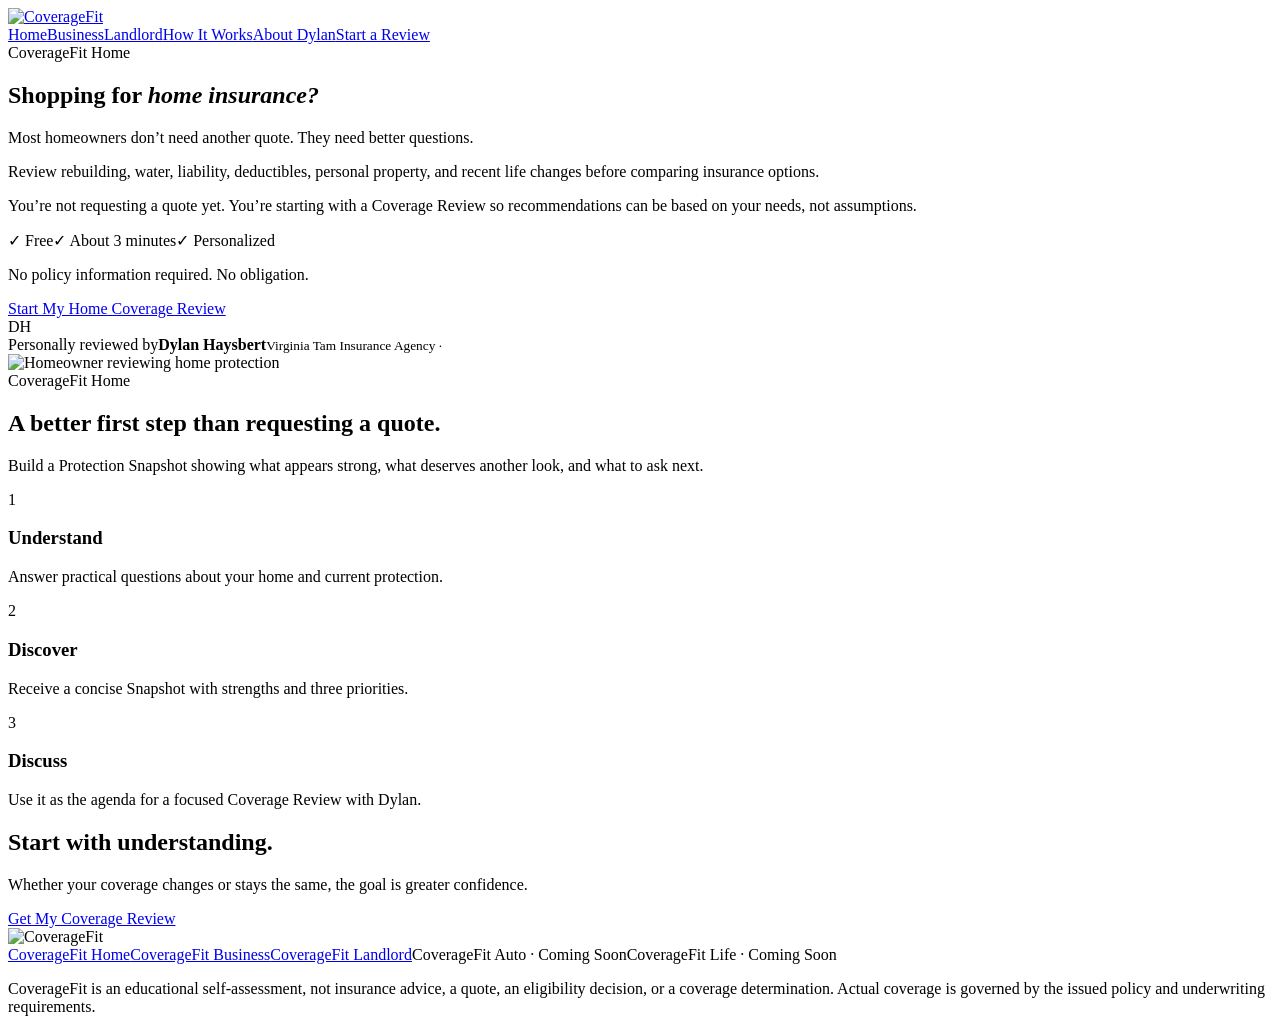
==== home/index.html @ d22849ff "Add files via upload" ====
<!DOCTYPE html><html lang="en"><head><meta charset="UTF-8"><meta name="viewport" content="width=device-width,initial-scale=1">
  <link rel="manifest" href="/site.webmanifest">
  <meta name="theme-color" content="#0b2f57"><title>CoverageFit Home | Homeowners Coverage Review</title><meta name="description" content="A personalized homeowners Coverage Review for California homeowners."><link rel="icon" href="/assets/images/coveragefit-mark.svg"><link rel="stylesheet" href="/assets/css/coveragefit.css"><link rel="stylesheet" href="/assets/css/pages.css"><link rel="stylesheet" href="/assets/css/pilot.css"></head><body><header class="pilot-header"><div class="wrap pilot-nav"><a class="pilot-logo" href="/"><img src="/assets/images/coveragefit-logo-board.png" alt="CoverageFit"></a><nav class="pilot-links"><a href="/home/">Home</a><a href="/business/">Business</a><a href="/landlord/">Landlord</a><a href="/how-it-works/">How It Works</a><a href="/about/">About Dylan</a><a class="btn primary" href="/home/">Start a Review</a></nav></div></header><main><section class="pilot-hero"><div class="wrap pilot-hero-grid"><div><span class="eyebrow-chip">CoverageFit Home</span><h1>Shopping for <em>home insurance?</em></h1><p class="conversion-quote">Most homeowners don’t need another quote. They need better questions.</p><p>Review rebuilding, water, liability, deductibles, personal property, and recent life changes before comparing insurance options.</p><p class="platform-note compact">You’re not requesting a quote yet. You’re starting with a Coverage Review so recommendations can be based on your needs, not assumptions.</p><div class="pilot-proof conversion-proof"><span>✓ Free</span><span>✓ About 3 minutes</span><span>✓ Personalized</span></div><p class="risk-remover">No policy information required. No obligation.</p><div class="hero-actions"><a class="btn primary" href="/assessment/">Start My Home Coverage Review</a></div><div class="presented-strip"><div class="avatar" data-producer-initials>DH</div><div><span>Personally reviewed by</span><strong data-producer-name>Dylan Haysbert</strong><small>Virginia Tam Insurance Agency · <span data-producer-license></span></small></div></div></div><div class="pilot-art"><img src="/assets/images/home-hero.webp" alt="Homeowner reviewing home protection"></div></div></section><section class="pilot-section"><div class="wrap"><div class="pilot-center"><span class="eyebrow">CoverageFit Home</span><h2>A better first step than requesting a quote.</h2><p>Build a Protection Snapshot showing what appears strong, what deserves another look, and what to ask next.</p></div><div class="pilot-three"><article class="pilot-card"><div class="num">1</div><h3>Understand</h3><p>Answer practical questions about your home and current protection.</p></article><article class="pilot-card"><div class="num">2</div><h3>Discover</h3><p>Receive a concise Snapshot with strengths and three priorities.</p></article><article class="pilot-card"><div class="num">3</div><h3>Discuss</h3><p>Use it as the agenda for a focused Coverage Review with Dylan.</p></article></div></div></section><section class="pilot-final"><div class="wrap pilot-final-grid"><div><h2>Start with understanding.</h2><p>Whether your coverage changes or stays the same, the goal is greater confidence.</p></div><a class="btn primary" href="/assessment/">Get My Coverage Review</a></div></section></main><footer class="pilot-footer"><div class="wrap pilot-footer-inner"><img src="/assets/images/coveragefit-logo-dark-board.jpg" alt="CoverageFit"><div><nav class="footer-journeys"><a href="/home/">CoverageFit Home</a><a href="/business/">CoverageFit Business</a><a href="/landlord/">CoverageFit Landlord</a><span>CoverageFit Auto · Coming Soon</span><span>CoverageFit Life · Coming Soon</span></nav><p>CoverageFit is an educational self-assessment, not insurance advice, a quote, an eligibility decision, or a coverage determination. Actual coverage is governed by the issued policy and underwriting requirements.</p></div></div></footer><script src="/assets/js/property-intelligence.js"></script><script src="/assets/js/prefill-intake.js"></script><script src="/assets/js/attribution.js"></script><script src="/assets/js/producer-config.js"></script><script src="/assets/js/producer-branding.js"></script></body></html>
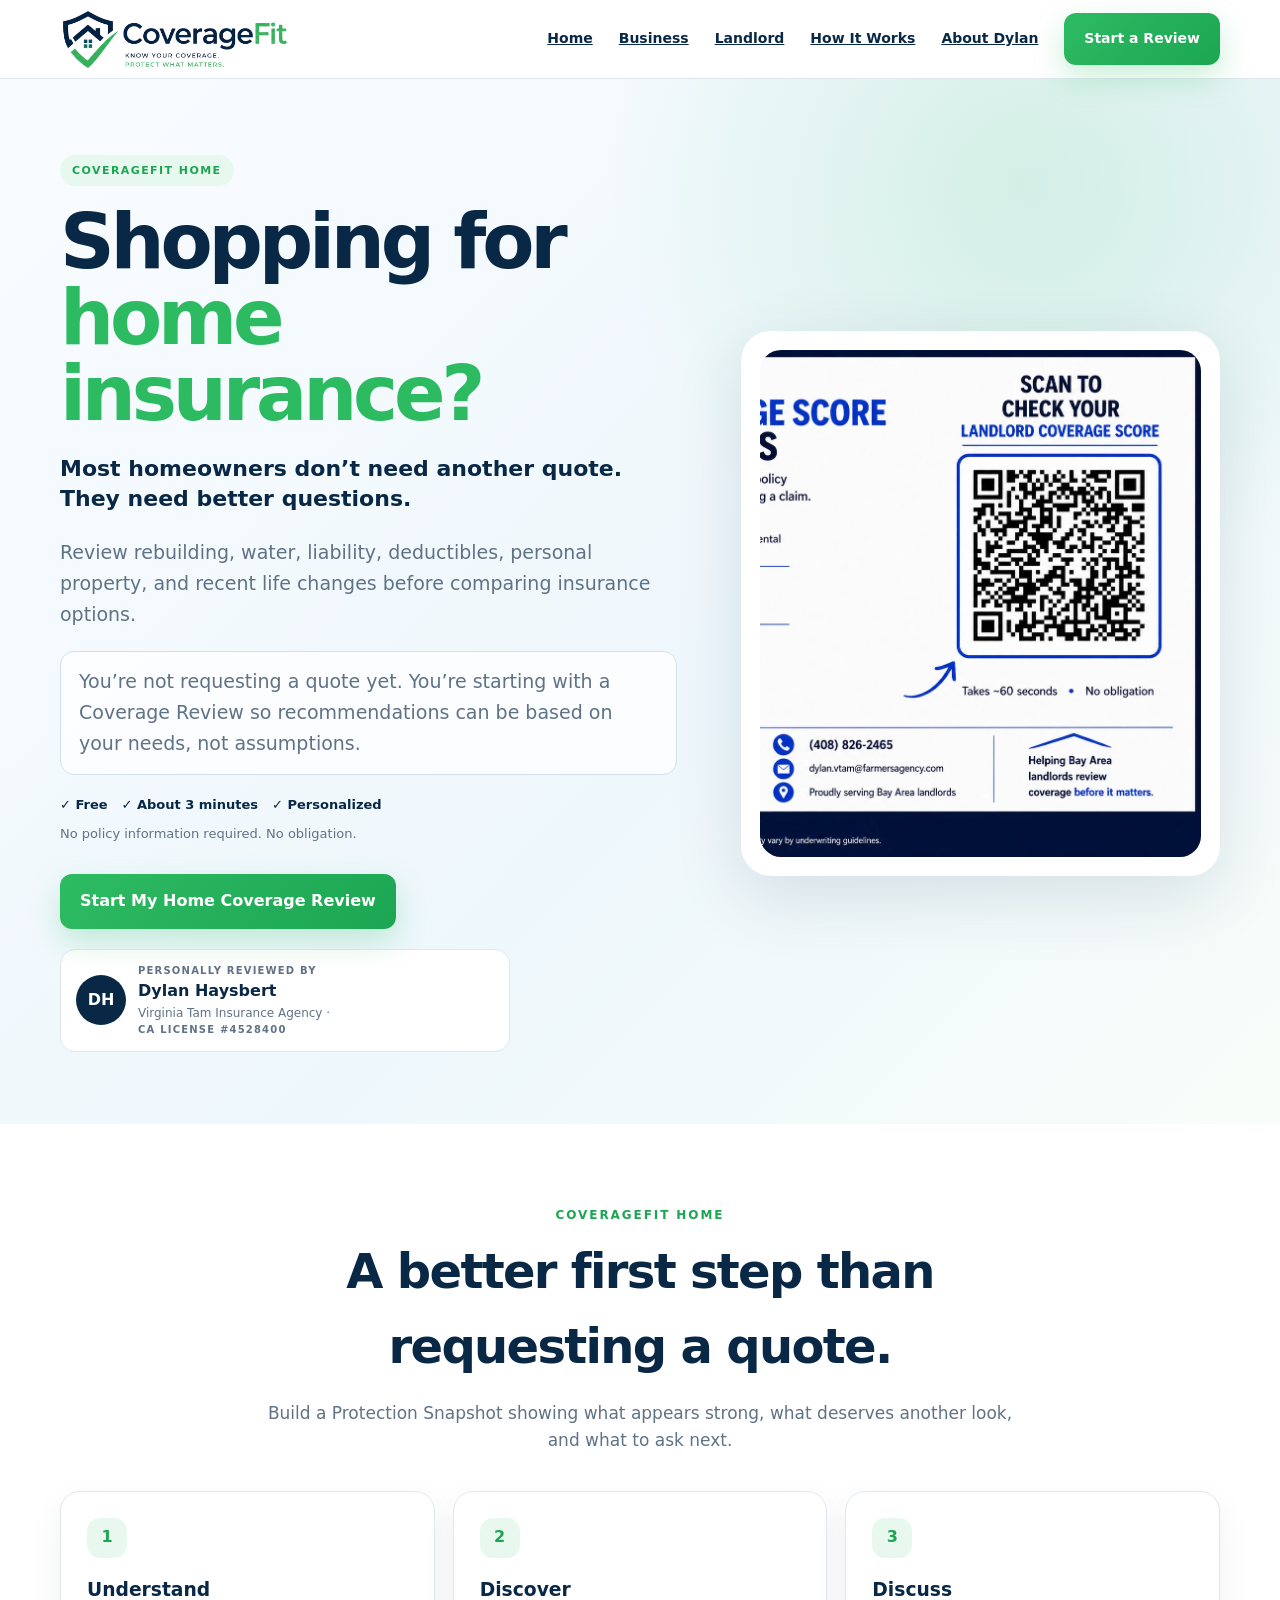
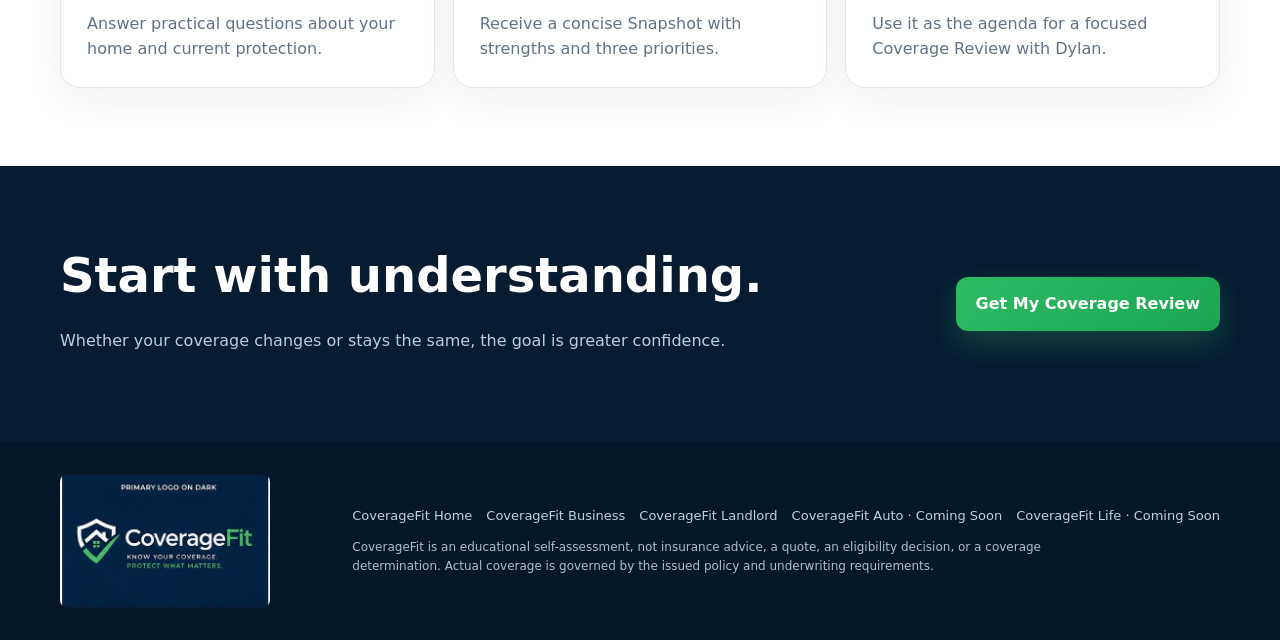
==== commit ee70a160: "Update index.html" ====
--- a/home/index.html
+++ b/home/index.html
@@ -1,3 +1,3 @@
 <!DOCTYPE html><html lang="en"><head><meta charset="UTF-8"><meta name="viewport" content="width=device-width,initial-scale=1">
   <link rel="manifest" href="/site.webmanifest">
-  <meta name="theme-color" content="#0b2f57"><title>CoverageFit Home | Homeowners Coverage Review</title><meta name="description" content="A personalized homeowners Coverage Review for California homeowners."><link rel="icon" href="/assets/images/coveragefit-mark.svg"><link rel="stylesheet" href="/assets/css/coveragefit.css"><link rel="stylesheet" href="/assets/css/pages.css"><link rel="stylesheet" href="/assets/css/pilot.css"></head><body><header class="pilot-header"><div class="wrap pilot-nav"><a class="pilot-logo" href="/"><img src="/assets/images/coveragefit-logo-board.png" alt="CoverageFit"></a><nav class="pilot-links"><a href="/home/">Home</a><a href="/business/">Business</a><a href="/landlord/">Landlord</a><a href="/how-it-works/">How It Works</a><a href="/about/">About Dylan</a><a class="btn primary" href="/home/">Start a Review</a></nav></div></header><main><section class="pilot-hero"><div class="wrap pilot-hero-grid"><div><span class="eyebrow-chip">CoverageFit Home</span><h1>Shopping for <em>home insurance?</em></h1><p class="conversion-quote">Most homeowners don’t need another quote. They need better questions.</p><p>Review rebuilding, water, liability, deductibles, personal property, and recent life changes before comparing insurance options.</p><p class="platform-note compact">You’re not requesting a quote yet. You’re starting with a Coverage Review so recommendations can be based on your needs, not assumptions.</p><div class="pilot-proof conversion-proof"><span>✓ Free</span><span>✓ About 3 minutes</span><span>✓ Personalized</span></div><p class="risk-remover">No policy information required. No obligation.</p><div class="hero-actions"><a class="btn primary" href="/assessment/">Start My Home Coverage Review</a></div><div class="presented-strip"><div class="avatar" data-producer-initials>DH</div><div><span>Personally reviewed by</span><strong data-producer-name>Dylan Haysbert</strong><small>Virginia Tam Insurance Agency · <span data-producer-license></span></small></div></div></div><div class="pilot-art"><img src="/assets/images/home-hero.webp" alt="Homeowner reviewing home protection"></div></div></section><section class="pilot-section"><div class="wrap"><div class="pilot-center"><span class="eyebrow">CoverageFit Home</span><h2>A better first step than requesting a quote.</h2><p>Build a Protection Snapshot showing what appears strong, what deserves another look, and what to ask next.</p></div><div class="pilot-three"><article class="pilot-card"><div class="num">1</div><h3>Understand</h3><p>Answer practical questions about your home and current protection.</p></article><article class="pilot-card"><div class="num">2</div><h3>Discover</h3><p>Receive a concise Snapshot with strengths and three priorities.</p></article><article class="pilot-card"><div class="num">3</div><h3>Discuss</h3><p>Use it as the agenda for a focused Coverage Review with Dylan.</p></article></div></div></section><section class="pilot-final"><div class="wrap pilot-final-grid"><div><h2>Start with understanding.</h2><p>Whether your coverage changes or stays the same, the goal is greater confidence.</p></div><a class="btn primary" href="/assessment/">Get My Coverage Review</a></div></section></main><footer class="pilot-footer"><div class="wrap pilot-footer-inner"><img src="/assets/images/coveragefit-logo-dark-board.jpg" alt="CoverageFit"><div><nav class="footer-journeys"><a href="/home/">CoverageFit Home</a><a href="/business/">CoverageFit Business</a><a href="/landlord/">CoverageFit Landlord</a><span>CoverageFit Auto · Coming Soon</span><span>CoverageFit Life · Coming Soon</span></nav><p>CoverageFit is an educational self-assessment, not insurance advice, a quote, an eligibility decision, or a coverage determination. Actual coverage is governed by the issued policy and underwriting requirements.</p></div></div></footer><script src="/assets/js/property-intelligence.js"></script><script src="/assets/js/prefill-intake.js"></script><script src="/assets/js/attribution.js"></script><script src="/assets/js/producer-config.js"></script><script src="/assets/js/producer-branding.js"></script></body></html>+  <meta name="theme-color" content="#0b2f57"><title>CoverageFit Home | Homeowners Coverage Review</title><meta name="description" content="A personalized homeowners Coverage Review for California homeowners."><link rel="icon" href="/assets/images/coveragefit-mark.svg"><link rel="stylesheet" href="/assets/css/coveragefit.css"><link rel="stylesheet" href="/assets/css/pages.css"><link rel="stylesheet" href="/assets/css/pilot.css"></head><body><header class="pilot-header"><div class="wrap pilot-nav"><a class="pilot-logo" href="/"><img src="/assets/images/coveragefit-logo-board.png" alt="CoverageFit"></a><nav class="pilot-links"><a href="/home/">Home</a><a href="/business/">Business</a><a href="/landlord/">Landlord</a><a href="/how-it-works/">How It Works</a><a href="/about/">About Dylan</a><a class="btn primary" href="/home/">Start a Review</a></nav></div></header><main><section class="pilot-hero"><div class="wrap pilot-hero-grid"><div><span class="eyebrow-chip">CoverageFit Home</span><h1>Shopping for <em>home insurance?</em></h1><p class="conversion-quote">Most homeowners don’t need another quote. They need better questions.</p><p>Review rebuilding, water, liability, deductibles, personal property, and recent life changes before comparing insurance options.</p><p class="platform-note compact">You’re not requesting a quote yet. You’re starting with a Coverage Review so recommendations can be based on your needs, not assumptions.</p><div class="pilot-proof conversion-proof"><span>✓ Free</span><span>✓ About 3 minutes</span><span>✓ Personalized</span></div><p class="risk-remover">No policy information required. No obligation.</p><div class="hero-actions"><a class="btn primary" href="/assessment/">Start My Home Coverage Review</a></div><div class="presented-strip"><div class="avatar" data-producer-initials>DH</div><div><span>Personally reviewed by</span><strong data-producer-name>Dylan Haysbert</strong><small>Virginia Tam Insurance Agency · <span data-producer-license></span></small></div></div></div><div class="pilot-art"><img src="/assets/images/home-hero (2).webp" alt="Homeowner reviewing home protection"></div></div></section><section class="pilot-section"><div class="wrap"><div class="pilot-center"><span class="eyebrow">CoverageFit Home</span><h2>A better first step than requesting a quote.</h2><p>Build a Protection Snapshot showing what appears strong, what deserves another look, and what to ask next.</p></div><div class="pilot-three"><article class="pilot-card"><div class="num">1</div><h3>Understand</h3><p>Answer practical questions about your home and current protection.</p></article><article class="pilot-card"><div class="num">2</div><h3>Discover</h3><p>Receive a concise Snapshot with strengths and three priorities.</p></article><article class="pilot-card"><div class="num">3</div><h3>Discuss</h3><p>Use it as the agenda for a focused Coverage Review with Dylan.</p></article></div></div></section><section class="pilot-final"><div class="wrap pilot-final-grid"><div><h2>Start with understanding.</h2><p>Whether your coverage changes or stays the same, the goal is greater confidence.</p></div><a class="btn primary" href="/assessment/">Get My Coverage Review</a></div></section></main><footer class="pilot-footer"><div class="wrap pilot-footer-inner"><img src="/assets/images/coveragefit-logo-dark-board.jpg" alt="CoverageFit"><div><nav class="footer-journeys"><a href="/home/">CoverageFit Home</a><a href="/business/">CoverageFit Business</a><a href="/landlord/">CoverageFit Landlord</a><span>CoverageFit Auto · Coming Soon</span><span>CoverageFit Life · Coming Soon</span></nav><p>CoverageFit is an educational self-assessment, not insurance advice, a quote, an eligibility decision, or a coverage determination. Actual coverage is governed by the issued policy and underwriting requirements.</p></div></div></footer><script src="/assets/js/property-intelligence.js"></script><script src="/assets/js/prefill-intake.js"></script><script src="/assets/js/attribution.js"></script><script src="/assets/js/producer-config.js"></script><script src="/assets/js/producer-branding.js"></script></body></html>
--- a/assets/css/coveragefit.css
+++ b/assets/css/coveragefit.css
@@ -0,0 +1,11 @@
+:root{--navy:#082846;--navy2:#061a2e;--blue:#1478c9;--green:#2dbb62;--green2:#1ca653;--ink:#12263a;--muted:#607286;--line:#dfe8ef;--pale:#f5f9fc;--white:#fff;--orange:#e7933f;--shadow:0 22px 70px rgba(8,40,70,.12);--radius:24px}*{box-sizing:border-box}html{scroll-behavior:smooth}body{margin:0;font-family:Inter,ui-sans-serif,system-ui,-apple-system,BlinkMacSystemFont,"Segoe UI",sans-serif;color:var(--ink);background:#fff;line-height:1.55}.wrap{width:min(1160px,calc(100% - 40px));margin:auto}.site-header{position:sticky;top:0;z-index:40;background:rgba(255,255,255,.92);backdrop-filter:blur(16px);border-bottom:1px solid rgba(223,232,239,.8)}.nav-shell{height:92px;display:flex;align-items:center;gap:30px}.logo img{display:block;width:292px;height:auto;max-height:72px;object-fit:contain}.nav-shell nav{display:flex;gap:26px;margin-left:auto}.nav-shell nav a,.footer-grid a{color:var(--ink);text-decoration:none;font-size:14px;font-weight:650}.nav-cta,.btn{display:inline-flex;align-items:center;justify-content:center;text-decoration:none;border:0;cursor:pointer;font:inherit;font-weight:800;border-radius:12px;transition:.2s}.nav-cta{background:var(--navy);color:#fff;padding:12px 18px}.menu{display:none;margin-left:auto;background:none;border:0;font-size:24px}.hero{overflow:hidden;background:radial-gradient(circle at 78% 15%,rgba(45,187,98,.15),transparent 28%),linear-gradient(135deg,#f9fcff 0%,#eef7fc 52%,#f7fcf9 100%);padding:76px 0 84px}.hero-grid{display:grid;grid-template-columns:1.05fr .8fr;gap:72px;align-items:center}.pill,.eyebrow,.assessment-heading>span,.section-head>span{display:inline-block;text-transform:uppercase;letter-spacing:.16em;font-size:12px;font-weight:850;color:var(--green2)}.pill{padding:8px 12px;background:#e7f8ee;border:1px solid #c7efd7;border-radius:999px}.hero h1{font-size:clamp(48px,6vw,78px);line-height:1.02;letter-spacing:-.05em;margin:22px 0}.hero h1 em{font-style:normal;color:var(--green)}.hero-copy>p{font-size:20px;color:var(--muted);max-width:690px}.hero-actions{display:flex;gap:14px;margin:30px 0 18px}.btn{padding:15px 20px}.btn.primary{background:linear-gradient(135deg,var(--green),var(--green2));color:#fff;box-shadow:0 12px 30px rgba(45,187,98,.25)}.btn.ghost{border:1px solid var(--line);background:#fff;color:var(--navy)}.btn.white{background:#fff;color:var(--navy)}.btn.full{width:100%}.micro-proof{display:flex;flex-wrap:wrap;gap:18px;color:var(--muted);font-size:13px}.dashboard-card{background:#fff;border:1px solid rgba(255,255,255,.8);border-radius:28px;padding:28px;box-shadow:var(--shadow);position:relative}.dashboard-card:before{content:"";position:absolute;inset:-1px;border-radius:28px;padding:1px;background:linear-gradient(140deg,rgba(20,120,201,.25),rgba(45,187,98,.35));-webkit-mask:linear-gradient(#000 0 0) content-box,linear-gradient(#000 0 0);-webkit-mask-composite:xor;pointer-events:none}.mini-brand{display:flex;align-items:center;gap:10px;font-size:13px;font-weight:750}.mini-brand img{width:34px;height:36px;object-fit:contain}.gauge{width:190px;height:190px;margin:26px auto 18px;border-radius:50%;display:grid;place-items:center;background:conic-gradient(var(--green) 295deg,#e7eef3 0)}.gauge-inner{width:146px;height:146px;background:#fff;border-radius:50%;display:flex;flex-direction:column;align-items:center;justify-content:center;box-shadow:inset 0 0 0 1px var(--line)}.gauge-inner strong{font-size:54px;line-height:1;color:var(--navy)}.gauge-inner span{font-size:12px;color:var(--muted)}.preview-status{text-align:center;margin-bottom:20px}.preview-status b,.preview-status span{display:block}.preview-status span{color:var(--muted);font-size:13px}.preview-bars>div{display:grid;grid-template-columns:90px 1fr 30px;align-items:center;gap:10px;font-size:12px;margin:12px 0}.preview-bars i{height:7px;background:#eaf0f4;border-radius:8px;overflow:hidden}.preview-bars i b{display:block;height:100%;background:linear-gradient(90deg,var(--blue),var(--green));border-radius:8px}.dashboard-note{background:var(--pale);border-radius:12px;padding:12px;text-align:center;font-size:12px;color:var(--muted);margin-top:18px}.trust-bar{border-top:1px solid var(--line);border-bottom:1px solid var(--line);background:#fff}.trust-row{display:grid;grid-template-columns:repeat(4,1fr);text-align:center;padding:20px 0;color:var(--navy);font-weight:800;letter-spacing:.08em;text-transform:uppercase;font-size:12px}.trust-row span+span{border-left:1px solid var(--line)}.section{padding:100px 0}.pale{background:var(--pale)}.section-head{text-align:center;max-width:760px;margin:0 auto 50px}.section h2,.assessment-heading h2{font-size:clamp(34px,4vw,52px);line-height:1.08;letter-spacing:-.035em;margin:10px 0 16px;color:var(--navy)}.section-head p,.score-story>div>p,.guide p{color:var(--muted);font-size:18px}.three-grid{display:grid;grid-template-columns:repeat(3,1fr);gap:22px}.three-grid article{position:relative;border:1px solid var(--line);border-radius:var(--radius);padding:30px;background:#fff}.three-grid article>b{position:absolute;right:24px;top:20px;font-size:42px;color:#eef3f6}.icon{width:52px;height:52px;border-radius:16px;background:#e8f8ef;color:var(--green2);display:grid;place-items:center;font-size:26px;font-weight:800}.three-grid h3{font-size:21px;color:var(--navy)}.three-grid p{color:var(--muted)}.score-story{display:grid;grid-template-columns:.9fr 1.1fr;gap:70px;align-items:center}.legend{display:grid;gap:10px;margin-top:28px}.legend div{display:grid;grid-template-columns:14px 75px 1fr;align-items:center;gap:10px}.legend i{width:10px;height:10px;border-radius:50%}.green{background:var(--green)}.blue{background:var(--blue)}.orange{background:var(--orange)}.score-tiles{display:grid;grid-template-columns:1fr 1fr;gap:16px}.score-tiles article{background:#fff;border:1px solid var(--line);border-radius:20px;padding:24px}.score-tiles article:first-child{grid-column:1/-1}.score-tiles span{font-size:12px;text-transform:uppercase;letter-spacing:.1em;color:var(--muted);font-weight:800}.score-tiles strong{display:block;font-size:22px;margin:8px 0;color:var(--navy)}.score-tiles p{margin:0;color:var(--muted)}.assessment-section{padding:100px 0;background:linear-gradient(180deg,#092b4c 0%,#061b30 100%)}.assessment-heading{text-align:center;color:#fff;max-width:760px;margin:0 auto 42px}.assessment-heading h2{color:#fff}.assessment-heading p{color:#c7d7e5}.tool-card{max-width:900px;margin:auto;background:#fff;border-radius:28px;padding:38px;box-shadow:0 30px 100px rgba(0,0,0,.25)}.progress-meta{display:flex;justify-content:space-between;font-size:12px;font-weight:800;color:var(--muted);text-transform:uppercase;letter-spacing:.1em}.progress{height:8px;background:#e9eff3;border-radius:999px;overflow:hidden;margin:12px 0 34px}.progress-bar{height:100%;width:0;background:linear-gradient(90deg,var(--blue),var(--green));transition:.25s}.question-kicker{font-size:12px;color:var(--green2);font-weight:850;text-transform:uppercase;letter-spacing:.1em}.question h2{font-size:32px;color:var(--navy);line-height:1.15;margin:10px 0}.question>p{color:var(--muted)}.answers{display:grid;gap:12px;margin-top:26px}.answer{width:100%;background:#fff;border:1px solid var(--line);border-radius:16px;padding:18px;text-align:left;display:flex;align-items:center;justify-content:space-between;cursor:pointer;transition:.18s}.answer:hover,.answer.selected{border-color:var(--green);background:#f2fcf6;transform:translateY(-1px)}.answer strong,.answer span{display:block}.answer strong{font-size:16px;color:var(--navy)}.answer span{font-size:13px;color:var(--muted);margin-top:3px}.circle{width:21px;height:21px;border-radius:50%;border:2px solid #cbd7df}.answer.selected .circle{border:6px solid var(--green)}.actions{display:flex;justify-content:space-between;gap:12px;margin-top:30px}.actions button:disabled{opacity:.45;cursor:not-allowed}.disclaimer{font-size:11px;color:#788999;margin-top:18px}.result{display:none}.result-top{display:grid;grid-template-columns:180px 1fr;gap:28px;align-items:center}.score-circle{width:170px;height:170px;border-radius:50%;display:grid;place-items:center;background:conic-gradient(var(--green) 0deg,#e7eef3 0deg)}.score-circle>div{width:130px;height:130px;border-radius:50%;background:#fff;display:flex;align-items:center;justify-content:center;gap:4px}.score-circle span{font-size:48px;font-weight:850;color:var(--navy)}.score-circle small{color:var(--muted)}.status{display:inline-block;padding:7px 10px;border-radius:999px;font-size:11px;font-weight:850;text-transform:uppercase;letter-spacing:.08em}.status.good{background:#e6f7ed;color:#168847}.status.medium{background:#e7f1fb;color:#1767a9}.status.weak{background:#fff0df;color:#9a5d14}.result-top h2{color:var(--navy);font-size:34px;line-height:1.1}.result-top p{color:var(--muted)}.preview-grid{display:grid;grid-template-columns:1fr 1fr;gap:15px;margin:28px 0}.preview-card{border:1px solid #cfeadb;background:#f3fbf6;border-radius:16px;padding:20px}.preview-card.priority{border-color:#f3d6b6;background:#fff8ef}.preview-card span,.capture .eyebrow{font-size:11px;text-transform:uppercase;letter-spacing:.1em;color:var(--muted);font-weight:850}.preview-card strong{display:block;color:var(--navy);margin-top:8px}.capture{display:grid;grid-template-columns:.9fr 1.1fr;gap:28px;background:var(--pale);border-radius:20px;padding:26px}.capture h3{font-size:25px;line-height:1.15;color:var(--navy);margin:8px 0}.capture p{color:var(--muted);font-size:13px}.field-row{display:grid;grid-template-columns:1fr 1fr;gap:10px}.capture label{display:block;font-size:11px;font-weight:800;color:var(--navy);margin-bottom:10px}.capture input{width:100%;margin-top:5px;padding:13px;border:1px solid var(--line);border-radius:10px;font:inherit}.gap-grid{display:grid;grid-template-columns:1fr 1fr;gap:12px;margin-top:24px}.gap-card{border-radius:14px;padding:16px;border:1px solid var(--line)}.gap-card strong,.gap-card span{display:block}.gap-card span{font-size:12px;color:var(--muted);margin-top:5px}.gap-card.good{border-left:4px solid var(--green)}.gap-card.caution{border-left:4px solid var(--blue)}.gap-card.warning{border-left:4px solid var(--orange)}.result-cta{margin-top:24px;padding:28px;border-radius:20px;background:linear-gradient(135deg,var(--navy),#0d477a);color:#fff;display:flex;justify-content:space-between;gap:20px;align-items:center}.result-cta span{font-size:11px;text-transform:uppercase;letter-spacing:.1em;color:#9fd5ff}.result-cta h2{margin:6px 0}.result-cta p{margin:0;color:#caddeb}.guide{background:#fff}.guide-grid{display:grid;grid-template-columns:300px 1fr;gap:70px;align-items:center}.guide-mark{background:linear-gradient(145deg,#edf8f2,#eef7fc);border-radius:32px;padding:55px}.guide-mark img{width:100%;max-height:260px;object-fit:contain}.producer-card{margin-top:28px;border:1px solid var(--line);border-radius:18px;padding:18px;display:grid;grid-template-columns:50px 1fr auto;align-items:center;gap:14px}.avatar{width:50px;height:50px;border-radius:50%;display:grid;place-items:center;background:var(--navy);color:#fff;font-weight:850}.producer-card strong,.producer-card span,.producer-card small{display:block}.producer-card span,.producer-card small{color:var(--muted)}.producer-card a{color:var(--green2);font-weight:850;text-decoration:none}footer{background:#061a2e;color:#d7e5ef;padding:55px 0 20px}.footer-grid{display:grid;grid-template-columns:1.2fr .5fr 1fr;gap:55px}.footer-grid img{width:310px;max-width:100%;border-radius:14px;display:block}.footer-logo{filter:none!important}.footer-grid b,.footer-grid a{display:block;color:#fff;margin-bottom:10px}.footer-grid p{margin:0;color:#adc2d1;font-size:13px}.copyright{border-top:1px solid rgba(255,255,255,.1);padding-top:18px;margin-top:36px;font-size:12px;color:#839bab}.mobile-sticky{display:none}@media(max-width:850px){.nav-shell nav,.nav-cta{display:none}.menu{display:block}.hero-grid,.score-story,.guide-grid,.capture{grid-template-columns:1fr}.hero{padding-top:50px}.dashboard-card{max-width:520px}.three-grid{grid-template-columns:1fr}.trust-row{grid-template-columns:1fr 1fr;gap:0}.trust-row span{padding:10px}.trust-row span+span{border-left:0}.score-tiles{grid-template-columns:1fr}.score-tiles article:first-child{grid-column:auto}.result-top{grid-template-columns:1fr;text-align:center}.score-circle{margin:auto}.preview-grid,.gap-grid,.field-row{grid-template-columns:1fr}.result-cta{display:block}.result-cta .btn{margin-top:18px}.guide-mark{max-width:280px}.producer-card{grid-template-columns:50px 1fr}.producer-card a{grid-column:2}.footer-grid{grid-template-columns:1fr}.mobile-sticky{display:block;position:fixed;bottom:12px;left:12px;right:12px;z-index:50;background:var(--green);color:#fff;text-decoration:none;text-align:center;padding:14px;border-radius:12px;font-weight:850;box-shadow:0 10px 35px rgba(0,0,0,.22)}body{padding-bottom:70px}}@media(max-width:520px){.wrap{width:min(100% - 24px,1160px)}.logo img{width:242px}.hero h1{font-size:45px}.hero-actions{display:grid}.tool-card{padding:22px}.question h2{font-size:26px}.section{padding:72px 0}.guide-mark{padding:35px}.dashboard-card{padding:20px}}
+
+.answer-feedback{border-radius:14px;padding:15px;margin-top:14px;background:#f4fbf7;border:1px solid #cdebd9}.answer-feedback:empty{display:none}.answer-feedback strong,.answer-feedback span{display:block}.answer-feedback strong{color:#168847;font-size:12px}.answer-feedback span{color:#607286;font-size:13px;margin-top:3px}.progress-preview{display:grid;grid-template-columns:1fr 1fr;gap:12px;margin:18px 0}.progress-preview>div{background:#f5f9fc;border:1px solid #dfe8ef;border-radius:12px;padding:14px}.progress-preview span,.progress-preview small{display:block;color:#607286;font-size:11px}.progress-preview strong{display:block;color:#082846;font-size:19px}@media(max-width:720px){.progress-preview{grid-template-columns:1fr}}
+
+/* Producer presentation layer */
+.producer-card .producer-headshot{width:48px;height:48px;border-radius:50%;object-fit:cover}
+.producer-card .presented-by{display:block;color:var(--muted,#52606d);font-size:.78rem;margin-bottom:2px}
+[hidden]{display:none!important}
+
+/* CoverageFit 4.2.2 conversion-flow enhancements */
+.report-ready-overlay{position:fixed;inset:0;z-index:9999;background:rgba(5,25,45,.82);backdrop-filter:blur(8px);display:grid;place-items:center;padding:24px;opacity:0;visibility:hidden;transition:.2s ease}.report-ready-overlay.show{opacity:1;visibility:visible}.report-ready-card{width:min(520px,100%);background:#fff;border-radius:28px;padding:42px 34px;text-align:center;box-shadow:0 30px 90px rgba(0,0,0,.28)}.report-ready-mark{width:62px;height:62px;border-radius:50%;display:grid;place-items:center;margin:0 auto 18px;background:#e6f8ed;color:#168847;font-size:30px;font-weight:900}.report-ready-card>span{font-size:11px;text-transform:uppercase;letter-spacing:.14em;color:#168847;font-weight:900}.report-ready-card h2{margin:10px 0;color:#082846;font-size:30px;letter-spacing:-.035em}.report-ready-card p{margin:0;color:#607286;line-height:1.6}.report-ready-loader{height:5px;background:#e7eef3;border-radius:99px;overflow:hidden;margin-top:25px}.report-ready-loader i{display:block;height:100%;width:42%;background:#2dbb62;border-radius:99px;animation:cfLoad 1.1s ease-in-out infinite}@keyframes cfLoad{0%{transform:translateX(-110%)}100%{transform:translateX(340%)}}.question-kicker{transition:.2s ease}.answer-feedback{animation:cfFeedback .24s ease both}@keyframes cfFeedback{from{opacity:0;transform:translateY(5px)}to{opacity:1;transform:none}}@media(max-width:560px){.report-ready-card{padding:34px 22px}.report-ready-card h2{font-size:26px}}
--- a/assets/css/pages.css
+++ b/assets/css/pages.css
@@ -0,0 +1,9 @@
+.page-hero{padding:88px 0 72px;background:radial-gradient(circle at 82% 12%,rgba(45,187,98,.16),transparent 28%),linear-gradient(135deg,#f8fcff,#eef7fc 58%,#f7fcf9)}
+.page-hero .narrow,.narrow{max-width:820px;margin:0 auto}.page-hero h1{font-size:clamp(42px,6vw,72px);line-height:1.02;letter-spacing:-.045em;color:var(--navy);margin:16px 0}.page-hero p{font-size:19px;color:var(--muted);max-width:720px}.eyebrow-chip{display:inline-flex;padding:7px 12px;border-radius:999px;background:#e7f8ee;color:var(--green2);font-weight:850;font-size:11px;letter-spacing:.13em;text-transform:uppercase}.content-section{padding:72px 0}.content-section.pale{background:var(--pale)}.content-section h2{font-size:clamp(30px,4vw,48px);color:var(--navy);letter-spacing:-.035em}.content-section h3{color:var(--navy)}.prose{max-width:780px}.prose p,.prose li{color:var(--muted);font-size:17px;line-height:1.75}.card-grid{display:grid;grid-template-columns:repeat(3,1fr);gap:20px}.info-card{background:#fff;border:1px solid var(--line);border-radius:20px;padding:24px;box-shadow:0 12px 34px rgba(5,35,60,.06)}.info-card h3{margin:8px 0}.info-card p{color:var(--muted);line-height:1.6}.route-grid{display:grid;grid-template-columns:repeat(2,1fr);gap:18px}.route-card{display:block;text-decoration:none;background:#fff;border:1px solid var(--line);border-radius:18px;padding:24px;transition:.2s}.route-card:hover{transform:translateY(-2px);box-shadow:var(--shadow)}.route-card span{font-size:12px;color:var(--green2);font-weight:850;text-transform:uppercase;letter-spacing:.1em}.route-card h3{margin:8px 0;color:var(--navy)}.route-card p{color:var(--muted);margin:0}.trigger-hero{padding:78px 0;background:linear-gradient(135deg,#f8fcff,#eff8fc)}.trigger-grid{display:grid;grid-template-columns:1fr .72fr;gap:48px;align-items:center}.trigger-panel{background:#fff;border:1px solid var(--line);border-radius:24px;padding:28px;box-shadow:var(--shadow)}.trigger-panel ul{padding-left:20px;color:var(--muted);line-height:1.8}.step-shell{max-width:840px;margin:0 auto;background:#fff;border:1px solid var(--line);border-radius:24px;padding:32px;box-shadow:var(--shadow)}.step-kicker{font-size:11px;letter-spacing:.12em;text-transform:uppercase;color:var(--green2);font-weight:850}.step-shell h1{font-size:42px;color:var(--navy);letter-spacing:-.035em}.step-shell p{font-size:17px;color:var(--muted);line-height:1.65}.step-actions{display:flex;gap:12px;flex-wrap:wrap;margin-top:24px}.producer-tool{background:#071c30;color:#dce9f1;border-radius:22px;padding:28px}.producer-tool h2,.producer-tool h3{color:#fff}.producer-tool p,.producer-tool li{color:#bed0dc}.legal h1{font-size:46px}.legal h2{margin-top:38px}.legal p,.legal li{color:var(--muted);line-height:1.75}.glossary dt{font-weight:850;color:var(--navy);margin-top:20px}.glossary dd{margin:5px 0 0;color:var(--muted);line-height:1.6}.article-list article{padding:22px 0;border-bottom:1px solid var(--line)}.article-list h3{margin:0 0 6px}.article-list p{margin:0;color:var(--muted)}
+@media(max-width:850px){.card-grid{grid-template-columns:1fr}.route-grid{grid-template-columns:1fr}.trigger-grid{grid-template-columns:1fr}.page-hero{padding:62px 0}.step-shell{padding:24px}.step-shell h1{font-size:35px}}
+
+/* CoverageFit platform expansion */
+.platform-hero{padding:96px 0 54px;background:radial-gradient(circle at 82% 10%,rgba(45,187,98,.18),transparent 26%),linear-gradient(135deg,#f8fcff,#eef7fc 58%,#f7fcf9)}
+.platform-hero-inner{max-width:900px;text-align:center}.platform-hero h1{font-size:clamp(48px,7vw,82px);line-height:1;letter-spacing:-.055em;color:var(--navy);margin:18px 0}.platform-lead{font-size:23px;color:var(--muted);max-width:760px;margin:0 auto}.platform-note{margin:24px auto 0;max-width:760px;padding:14px 18px;border:1px solid #cfe1ec;border-radius:14px;background:rgba(255,255,255,.76);color:#315064;font-size:15px;line-height:1.55}.platform-note.compact{margin:20px 0;max-width:700px}.platform-routes{padding:42px 0 84px;background:#f7fafc}.journey-grid{display:grid;grid-template-columns:repeat(6,1fr);gap:18px}.journey-card{grid-column:span 2;display:block;text-decoration:none;background:#fff;border:1px solid var(--line);border-radius:24px;padding:28px;box-shadow:0 16px 38px rgba(5,35,60,.07);transition:.2s}.journey-card:nth-child(4),.journey-card:nth-child(5){grid-column:span 3}.journey-card.live:hover{transform:translateY(-4px);box-shadow:var(--shadow)}.journey-card.soon{opacity:.72}.journey-card span{font-size:12px;color:var(--green2);font-weight:850;text-transform:uppercase;letter-spacing:.1em}.journey-card h2{font-size:27px;line-height:1.12;color:var(--navy);margin:14px 0 10px}.journey-card p{color:var(--muted);line-height:1.6}.journey-card strong{color:var(--navy)}.journey-icon{width:52px;height:52px;display:grid;place-items:center;border-radius:15px;background:#edf7f2;color:var(--green2);font-size:30px;margin-bottom:18px}.business-topic-panel{align-self:center;padding:34px;background:#fff;border:1px solid var(--line);border-radius:24px;box-shadow:var(--shadow)}.business-topic-panel h2{font-size:30px;color:var(--navy)}.business-topic-panel ul{padding-left:20px;color:var(--muted);line-height:1.9}.footer-journeys{display:flex;gap:14px;flex-wrap:wrap;margin-bottom:12px}.footer-journeys a,.footer-journeys span{color:#bed0dc;font-size:13px;text-decoration:none}.pilot-nav{gap:24px}.pilot-links{flex-wrap:wrap;justify-content:flex-end}
+@media(max-width:900px){.journey-card,.journey-card:nth-child(4),.journey-card:nth-child(5){grid-column:span 3}.pilot-links a:not(.btn){display:none}}
+@media(max-width:640px){.platform-hero{padding:68px 0 38px}.journey-grid{grid-template-columns:1fr}.journey-card,.journey-card:nth-child(4),.journey-card:nth-child(5){grid-column:auto}.platform-routes{padding-top:24px}.business-topic-panel{padding:24px}}
--- a/assets/css/pilot.css
+++ b/assets/css/pilot.css
@@ -0,0 +1,127 @@
+
+:root{--pilot-max:1120px}
+*{box-sizing:border-box}
+body{overflow-x:hidden}
+.pilot-header{position:sticky;top:0;z-index:50;background:rgba(255,255,255,.96);backdrop-filter:blur(16px);border-bottom:1px solid var(--line)}
+.pilot-nav{min-height:78px;display:flex;align-items:center;justify-content:space-between;gap:28px}.pilot-logo img{display:block;width:230px;max-width:52vw}.pilot-links{display:flex;align-items:center;gap:26px}.pilot-links a{font-weight:750;color:var(--navy);font-size:14px}.pilot-links .btn{color:#fff}.pilot-menu{display:none}
+.pilot-hero{padding:76px 0 72px;background:radial-gradient(circle at 80% 10%,rgba(45,187,98,.15),transparent 30%),linear-gradient(135deg,#f9fcff,#eef7fc 58%,#f8fdf9)}
+.pilot-hero-grid{display:grid;grid-template-columns:1.03fr .8fr;gap:64px;align-items:center}.pilot-hero h1{font-size:clamp(45px,6vw,76px);line-height:1;letter-spacing:-.055em;margin:18px 0;color:var(--navy)}.pilot-hero h1 em{font-style:normal;color:var(--green)}.pilot-hero p{font-size:19px;line-height:1.65;color:var(--muted);max-width:690px}.pilot-proof{display:flex;flex-wrap:wrap;gap:14px;margin-top:18px;color:var(--muted);font-size:13px}.pilot-proof span{display:inline-flex;align-items:center;gap:6px}.pilot-art{background:#fff;border-radius:30px;padding:18px;box-shadow:var(--shadow);border:1px solid rgba(255,255,255,.9)}.pilot-art img{display:block;width:100%;border-radius:21px}.presented-strip{display:flex;align-items:center;gap:12px;margin-top:20px;padding:13px 15px;background:#fff;border:1px solid var(--line);border-radius:15px;max-width:450px}.presented-strip .avatar{flex:0 0 auto}.presented-strip span,.presented-strip strong,.presented-strip small{display:block}.presented-strip span{font-size:10px;text-transform:uppercase;letter-spacing:.12em;color:var(--muted);font-weight:850}.presented-strip strong{color:var(--navy)}.presented-strip small{color:var(--muted);font-size:12px}
+.pilot-section{padding:78px 0}.pilot-section.pale{background:var(--pale)}.pilot-center{text-align:center;max-width:760px;margin:0 auto 38px}.pilot-center h2{font-size:clamp(31px,4vw,48px);letter-spacing:-.035em;color:var(--navy);margin:8px 0 12px}.pilot-center p{color:var(--muted);font-size:17px}.pilot-three{display:grid;grid-template-columns:repeat(3,1fr);gap:18px}.pilot-card{background:#fff;border:1px solid var(--line);border-radius:20px;padding:26px;box-shadow:0 12px 35px rgba(9,36,61,.06)}.pilot-card .num{display:grid;place-items:center;width:40px;height:40px;border-radius:13px;background:#e8f8ef;color:var(--green2);font-weight:900}.pilot-card h3{color:var(--navy);margin:17px 0 8px}.pilot-card p{color:var(--muted);margin:0}
+.pilot-final{padding:72px 0;background:#071c31;color:#fff}.pilot-final-grid{display:grid;grid-template-columns:1fr auto;gap:36px;align-items:center}.pilot-final h2{font-size:clamp(31px,4vw,48px);margin:0 0 10px}.pilot-final p{color:#bbcedc;max-width:670px}.pilot-footer{background:#061728;color:#a9bfce;padding:32px 0}.pilot-footer-inner{display:flex;justify-content:space-between;align-items:center;gap:30px}.pilot-footer img{width:210px;border-radius:8px}.pilot-footer p{max-width:690px;margin:0;font-size:12px}
+.assessment-shell{background:#f5f9fc;min-height:100vh}.assessment-top{background:#fff;border-bottom:1px solid var(--line)}.assessment-top-inner{min-height:76px;display:flex;align-items:center;justify-content:space-between}.assessment-top img{width:220px;max-width:53vw}.assessment-presented{text-align:right}.assessment-presented span,.assessment-presented strong{display:block}.assessment-presented span{font-size:10px;color:var(--muted);text-transform:uppercase;letter-spacing:.12em}.assessment-presented strong{font-size:13px;color:var(--navy)}.assessment-main{padding:58px 0 80px}.assessment-intro{text-align:center;max-width:720px;margin:0 auto 30px}.assessment-intro h1{color:var(--navy);font-size:clamp(34px,5vw,54px);letter-spacing:-.04em;margin:10px 0}.assessment-intro p{color:var(--muted);font-size:17px}.tool-card.pilot-tool{max-width:850px;margin:auto}.pilot-tool .question{min-height:300px}.pilot-tool .question h2{font-size:clamp(25px,4vw,38px)}.answer-feedback{display:none}.answer-feedback:not(:empty){display:block}.snapshot-ready{display:grid;grid-template-columns:1fr;gap:18px}.snapshot-status{display:inline-flex;width:max-content;padding:7px 12px;border-radius:999px;background:#e9f8f0;color:var(--green2);font-weight:850;font-size:11px;text-transform:uppercase;letter-spacing:.08em}.snapshot-ready h2{font-size:36px;letter-spacing:-.035em;color:var(--navy);margin:0}.snapshot-ready p{color:var(--muted);font-size:16px}.snapshot-preview{display:grid;grid-template-columns:1fr 1fr;gap:12px}.snapshot-preview>div{padding:17px;border-radius:15px;background:var(--pale)}.snapshot-preview span,.snapshot-preview strong{display:block}.snapshot-preview span{font-size:11px;text-transform:uppercase;letter-spacing:.07em;color:var(--muted)}.snapshot-preview strong{color:var(--navy);margin-top:6px}.capture{margin-top:6px}.capture h3{margin-top:4px}.capture form p{font-size:11px;line-height:1.5}
+.report-body{background:#f3f7fa}.report-header{background:#fff;border-bottom:1px solid var(--line)}.report-header-inner{min-height:74px;display:flex;align-items:center;justify-content:space-between}.report-header img{width:220px;max-width:53vw}.report-shell{max-width:980px;margin:34px auto 70px;background:#fff;border:1px solid var(--line);border-radius:26px;box-shadow:var(--shadow);overflow:hidden}.report-hero{padding:50px;background:linear-gradient(135deg,#071e34,#0c3558);color:#fff}.report-kicker{font-size:11px;text-transform:uppercase;letter-spacing:.14em;font-weight:850;color:#8fd7ad}.report-hero h1{font-size:clamp(40px,6vw,68px);letter-spacing:-.05em;margin:12px 0}.report-hero .narrative{font-size:19px;line-height:1.65;color:#d5e4ee;max-width:790px}.report-meta{display:flex;flex-wrap:wrap;gap:12px;margin-top:27px}.report-meta div{background:rgba(255,255,255,.08);border:1px solid rgba(255,255,255,.13);border-radius:12px;padding:10px 13px}.report-meta span,.report-meta strong{display:block}.report-meta span{font-size:9px;text-transform:uppercase;letter-spacing:.1em;color:#a7c0d0}.report-meta strong{font-size:13px}.report-content{padding:42px 50px}.report-section{padding:34px 0;border-bottom:1px solid var(--line)}.report-section:last-child{border-bottom:0}.report-section h2{font-size:31px;letter-spacing:-.035em;color:var(--navy);margin:0 0 9px}.report-section>.lead{color:var(--muted);margin:0 0 24px}.strength-list{display:grid;grid-template-columns:repeat(3,1fr);gap:12px}.strength-item{border:1px solid #cdebd9;background:#f5fcf8;border-radius:16px;padding:18px;color:var(--navy)}.strength-item i{display:block;font-style:normal;color:var(--green);font-weight:900;margin-bottom:7px}.priority-list{display:grid;gap:14px}.priority-card{border:1px solid var(--line);border-radius:18px;padding:22px;display:grid;grid-template-columns:48px 1fr;gap:16px}.priority-num{width:48px;height:48px;display:grid;place-items:center;border-radius:15px;background:#eaf3fb;color:var(--blue);font-weight:900;font-size:19px}.priority-card h3{margin:0 0 7px;color:var(--navy);font-size:22px}.priority-card p{margin:0;color:var(--muted)}.priority-card .ask{margin-top:11px;padding:12px 14px;border-radius:12px;background:var(--pale);color:var(--navy);font-weight:750}.question-list,.action-list{display:grid;gap:10px}.question-list div,.action-list div{display:flex;gap:11px;align-items:flex-start;padding:14px 15px;border:1px solid var(--line);border-radius:13px;color:var(--navy)}.question-list b,.action-list b{color:var(--green);font-size:18px}.report-cta{padding:38px;border-radius:22px;background:#eff9f3;border:1px solid #cdebd9;display:grid;grid-template-columns:1fr auto;gap:28px;align-items:center}.report-cta h2{margin:0 0 8px}.report-cta p{color:var(--muted);margin:0}.report-actions{display:flex;flex-wrap:wrap;gap:10px;margin-top:18px}.benchmark{font-size:11px;color:#a9bfce;margin-top:14px}.report-empty{padding:24px;border-radius:14px;background:#fff5e8;color:#74501a}.booking-page{min-height:100vh;background:linear-gradient(135deg,#f8fcff,#eef7fc)}.booking-card{max-width:760px;margin:54px auto;background:#fff;border:1px solid var(--line);border-radius:28px;box-shadow:var(--shadow);padding:44px}.booking-card h1{font-size:clamp(38px,6vw,60px);letter-spacing:-.045em;color:var(--navy);margin:10px 0}.booking-card>p{color:var(--muted);font-size:17px}.booking-list{display:grid;gap:10px;margin:25px 0}.booking-list div{display:flex;gap:10px;padding:14px;background:var(--pale);border-radius:12px;color:var(--navy)}.booking-actions{display:grid;grid-template-columns:1fr 1fr;gap:12px}.booking-note{text-align:center;margin-top:17px;color:var(--muted);font-size:12px}
+@media(max-width:820px){.pilot-links a:not(.btn){display:none}.pilot-hero-grid,.pilot-three,.pilot-final-grid,.strength-list,.report-cta{grid-template-columns:1fr}.pilot-art{max-width:600px;margin:auto}.pilot-final .btn{width:100%;text-align:center}.report-shell{margin:0;border-radius:0;border-left:0;border-right:0}.report-content,.report-hero{padding:34px 22px}.snapshot-preview{grid-template-columns:1fr}.booking-actions{grid-template-columns:1fr}.pilot-footer-inner{display:grid;text-align:center}.pilot-footer img{margin:auto}.assessment-presented span{display:none}}
+@media(max-width:520px){.pilot-nav{min-height:68px}.pilot-logo img,.assessment-top img,.report-header img{width:185px}.pilot-hero{padding:52px 0}.pilot-hero h1{font-size:43px}.pilot-hero .btn{width:100%;text-align:center}.pilot-proof{display:grid}.assessment-main{padding-top:38px}.tool-card.pilot-tool{padding:19px}.report-meta{display:grid}.priority-card{grid-template-columns:40px 1fr}.priority-num{width:40px;height:40px}.booking-card{margin:0;border-radius:0;min-height:100vh;padding:34px 22px}}
+@media print{.report-header,.report-actions,.report-cta .btn{display:none!important}.report-body{background:#fff}.report-shell{box-shadow:none;border:0;margin:0;max-width:none}.report-hero{print-color-adjust:exact;-webkit-print-color-adjust:exact}.report-section{break-inside:avoid}.report-cta{break-inside:avoid}}
+
+/* Meta conversion polish */
+.conversion-positioning{font-size:14px!important;font-weight:850;color:var(--green2)!important;text-transform:uppercase;letter-spacing:.08em;margin:18px 0 6px!important}
+.conversion-quote{font-size:22px!important;line-height:1.38!important;font-weight:800;color:var(--navy)!important;max-width:680px}
+.trigger-value-box{margin:24px 0 10px;padding:18px 20px;background:rgba(255,255,255,.8);border:1px solid var(--line);border-radius:16px;max-width:650px}
+.trigger-value-box>strong{display:block;color:var(--navy);margin-bottom:9px}
+.trigger-value-grid{display:grid;gap:7px;color:var(--muted);font-size:14px}
+.conversion-proof{margin-top:18px;font-weight:750;color:var(--navy)}
+.risk-remover{font-size:13px!important;color:var(--muted)!important;margin:8px 0 14px!important}
+.designed-for{font-size:12px!important;color:var(--muted)!important;margin-top:12px!important}
+.early-insight{max-width:850px;margin:auto;padding:42px;border-radius:24px;background:linear-gradient(145deg,#fff,#eef8f3);border:1px solid #cdebd9;box-shadow:var(--shadow);text-align:left}
+.early-insight h2{font-size:clamp(28px,4vw,42px);color:var(--navy);letter-spacing:-.035em;margin:18px 0 12px}
+.early-insight p{font-size:18px;color:var(--muted);line-height:1.65}
+.early-insight-note{padding:14px 16px;background:#fff;border:1px solid var(--line);border-radius:14px;color:var(--navy);margin:20px 0;font-size:14px}
+.report-thank-you{font-size:17px;line-height:1.65;color:var(--muted);max-width:850px;margin:14px 0 24px;padding:16px 18px;border-left:4px solid var(--green);background:#f4fbf7;border-radius:0 12px 12px 0}
+.booking-reassurance{padding:16px 18px;background:#eef9f2;border:1px solid #cdebd9;border-radius:14px;color:var(--navy)!important}
+@media(max-width:700px){
+ .trigger-conversion-hero{padding-top:50px}
+ .conversion-quote{font-size:19px!important}
+ .trigger-value-box{padding:16px}
+ .early-insight{padding:27px 22px}
+}
+
+/* CoverageFit Business v2.1 landing experience */
+.business-premium-hero{position:relative;overflow:hidden}
+.business-premium-hero:after{content:"";position:absolute;right:-140px;bottom:-220px;width:520px;height:520px;border-radius:50%;background:rgba(45,187,98,.08);pointer-events:none}
+.business-hero-visual{position:relative;z-index:1;padding:28px;border:1px solid rgba(255,255,255,.95);border-radius:30px;background:linear-gradient(155deg,#ffffff 0%,#f5fafc 62%,#edf8f2 100%);box-shadow:0 28px 70px rgba(5,35,60,.15)}
+.business-visual-topline{display:flex;align-items:center;justify-content:space-between;gap:18px;padding-bottom:20px;border-bottom:1px solid var(--line);font-size:11px;text-transform:uppercase;letter-spacing:.12em;color:var(--muted);font-weight:850}
+.business-visual-topline strong{color:var(--green2);font-size:12px}
+.business-visual-score{padding:30px 0 24px}
+.business-visual-score small{display:block;color:var(--green2);font-size:11px;text-transform:uppercase;letter-spacing:.12em;font-weight:850}
+.business-visual-score h2{font-size:clamp(30px,4vw,44px);line-height:1.04;letter-spacing:-.045em;color:var(--navy);margin:12px 0}
+.business-visual-score p{font-size:15px;line-height:1.6;margin:0;color:var(--muted)}
+.business-visual-grid{display:grid;grid-template-columns:1fr 1fr;gap:12px}
+.business-visual-grid>div{padding:17px;border:1px solid var(--line);border-radius:16px;background:rgba(255,255,255,.82)}
+.business-visual-grid span,.business-visual-grid strong,.business-visual-grid small{display:block}
+.business-visual-grid span{font-size:10px;letter-spacing:.1em;color:var(--green2);font-weight:900}
+.business-visual-grid strong{color:var(--navy);margin:8px 0 3px}
+.business-visual-grid small{color:var(--muted);font-size:11px}
+.business-visual-footer{margin-top:18px;padding:14px 16px;border-radius:14px;background:#071c31;color:#d7e6ef;font-size:13px;font-weight:750;text-align:center}
+.business-value-section{background:#fff}
+.business-trust-grid{display:grid;grid-template-columns:1.15fr .75fr;gap:52px;align-items:center}
+.business-trust-grid h2,.business-about-grid h2{font-size:clamp(32px,4.5vw,52px);line-height:1.06;letter-spacing:-.04em;color:var(--navy);margin:9px 0 16px}
+.business-trust-grid>div>p,.business-about-grid>div>p{font-size:17px;line-height:1.72;color:var(--muted)}
+.business-topic-list{display:grid;grid-template-columns:1fr 1fr;gap:11px;margin-top:25px}
+.business-topic-list span{padding:14px 15px;border:1px solid var(--line);border-radius:13px;background:#fff;color:var(--navy);font-size:13px;font-weight:750}
+.business-topic-list span:before{content:"✓";color:var(--green);font-weight:900;margin-right:8px}
+.business-trust-card{padding:31px;border:1px solid var(--line);border-radius:24px;background:#fff;box-shadow:var(--shadow)}
+.business-trust-card h3{font-size:29px;line-height:1.12;letter-spacing:-.035em;color:var(--navy);margin:18px 0 12px}
+.business-trust-card p{color:var(--muted);line-height:1.65}
+.business-trust-card ul{padding:0;margin:22px 0 0;list-style:none;display:grid;gap:10px}
+.business-trust-card li{padding:12px 14px;border-radius:12px;background:var(--pale);color:var(--navy);font-size:13px;font-weight:750}
+.business-trust-card li:before{content:"✓";color:var(--green);font-weight:900;margin-right:9px}
+.business-about-section{background:#fff}
+.business-about-grid{display:grid;grid-template-columns:.42fr 1fr;gap:54px;align-items:center;max-width:980px}
+.business-about-mark{min-height:310px;display:flex;flex-direction:column;align-items:center;justify-content:center;border-radius:28px;background:linear-gradient(145deg,#071c31,#0d3b60);box-shadow:var(--shadow);color:#d7e6ef;text-align:center;padding:30px}
+.business-about-avatar{width:112px;height:112px;font-size:35px;border:4px solid rgba(255,255,255,.18);background:#fff;color:var(--navy);margin-bottom:18px}
+.business-about-mark span{font-size:11px;text-transform:uppercase;letter-spacing:.12em;font-weight:850;color:#a9c4d5}
+.business-about-note{padding:16px 18px;border-left:4px solid var(--green);border-radius:0 12px 12px 0;background:#f3faf6;color:var(--navy)!important;font-size:15px!important;font-weight:750}
+.business-about-actions{display:flex;align-items:center;gap:22px;flex-wrap:wrap;margin-top:24px}
+.business-text-link{color:var(--navy);font-weight:850;text-decoration:none}
+.business-text-link:hover{color:var(--green2)}
+.pilot-links a[aria-current="page"]{color:var(--green2)}
+@media(max-width:900px){.business-trust-grid,.business-about-grid{grid-template-columns:1fr}.business-about-mark{min-height:240px}.business-trust-grid{gap:34px}}
+@media(max-width:640px){.business-hero-visual{padding:21px;border-radius:23px}.business-visual-grid,.business-topic-list{grid-template-columns:1fr}.business-about-actions .btn{width:100%;text-align:center}.business-about-actions{align-items:flex-start}.business-about-mark{min-height:220px}}
+
+/* CoverageFit Business v2.5 report */
+.business-report{max-width:1120px;margin:34px auto 70px;background:#fff;border:1px solid var(--line);border-radius:30px;overflow:hidden;box-shadow:var(--shadow)}
+.business-report-hero{padding:46px;background:linear-gradient(145deg,#071c31,#0c3a5d);color:#fff}.business-report-hero h1{font-size:clamp(38px,6vw,64px);letter-spacing:-.05em;margin:10px 0}.business-report-hero p{color:#c7d8e3;max-width:760px;line-height:1.65}.business-report-meta{display:flex;gap:28px;flex-wrap:wrap;margin-top:24px}.business-report-meta span{display:block;color:#8fb0c4;font-size:11px;text-transform:uppercase;letter-spacing:.1em}.business-report-meta strong{display:block;margin-top:5px}
+.score-panel{display:grid;grid-template-columns:190px 1fr;gap:34px;align-items:center;padding:38px;border-bottom:1px solid var(--line);background:#f7fbfd}.score-ring{--score:0deg;width:160px;height:160px;border-radius:50%;background:conic-gradient(var(--green) var(--score),#dce8ee 0);display:grid;place-items:center;position:relative}.score-ring:before{content:"";position:absolute;inset:14px;border-radius:50%;background:#fff}.score-ring-content{position:relative;text-align:center}.score-ring-content strong{display:block;font-size:48px;color:var(--navy);line-height:1}.score-ring-content span{font-size:12px;color:var(--muted)}.score-copy h2{font-size:34px;color:var(--navy);margin:4px 0 10px}.score-copy p{color:var(--muted);line-height:1.65}.score-disclaimer{padding:14px 16px;border-left:4px solid var(--green);background:#eef9f2;color:var(--navy)!important;font-weight:700}
+.business-report-content{padding:38px;display:grid;gap:28px}.business-report-section{border:1px solid var(--line);border-radius:22px;padding:28px}.business-report-section h2{margin:0 0 8px;color:var(--navy);font-size:29px}.business-report-section>.lead{color:var(--muted);margin:0 0 20px}.profile-grid,.coverage-grid{display:grid;grid-template-columns:repeat(3,1fr);gap:12px}.profile-grid div,.coverage-grid div{padding:15px;border-radius:14px;background:var(--pale);border:1px solid var(--line)}.profile-grid span,.coverage-grid span{display:block;font-size:10px;text-transform:uppercase;letter-spacing:.09em;color:var(--muted);font-weight:800}.profile-grid strong,.coverage-grid strong{display:block;color:var(--navy);margin-top:6px}.snapshot-rows{display:grid;gap:9px}.snapshot-row,.uncertain-row,.deduction-list div{display:flex;justify-content:space-between;gap:18px;padding:13px 15px;border:1px solid var(--line);border-radius:12px}.snapshot-row span,.uncertain-row span{color:var(--muted)}.risk-list{display:grid;gap:12px}.risk-card{padding:18px;border-radius:15px;border:1px solid var(--line)}.risk-card.priority{border-left:5px solid #d28a23;background:#fffaf2}.risk-card.strength{border-left:5px solid var(--green);background:#f5fbf7}.risk-card span{font-size:10px;text-transform:uppercase;letter-spacing:.09em;color:var(--green2);font-weight:850}.risk-card h3{margin:7px 0 5px;color:var(--navy);font-size:18px}.risk-card p{margin:0;color:var(--muted)}.methodology{background:#f7fbfd}.deduction-list{display:grid;gap:8px;margin-top:16px}.deduction-list strong{color:var(--navy)}
+@media(max-width:760px){.business-report{margin:0;border-radius:0}.business-report-hero,.business-report-content,.score-panel{padding:26px 20px}.score-panel{grid-template-columns:1fr}.score-ring{margin:auto}.profile-grid,.coverage-grid{grid-template-columns:1fr}.snapshot-row,.uncertain-row,.deduction-list div{display:grid;gap:5px}}
+
+/* CoverageFit Business v2.7 recommendation engine */
+.section-heading-row{display:flex;align-items:flex-start;justify-content:space-between;gap:24px}.section-heading-row h2{margin-top:5px}.recommendation-note{padding:8px 11px;border-radius:999px;background:#eef8f2;color:var(--green2);font-size:11px;font-weight:850;white-space:nowrap}.recommendation-groups{display:grid;gap:24px}.recommendation-group{display:grid;gap:12px}.recommendation-group>header{display:flex;align-items:center;gap:9px}.recommendation-group>header h3{margin:0;color:var(--navy);font-size:16px}.recommendation-group>header strong{display:grid;place-items:center;min-width:25px;height:25px;border-radius:999px;background:var(--pale);color:var(--navy);font-size:11px}.priority-dot{width:10px;height:10px;border-radius:50%}.priority-dot.high{background:#b94b38}.priority-dot.recommended{background:#d28a23}.priority-dot.additional{background:var(--green2)}.recommendation-cards{display:grid;grid-template-columns:repeat(2,minmax(0,1fr));gap:12px}.recommendation-card{padding:19px;border:1px solid var(--line);border-radius:16px;background:#fff}.recommendation-card.high{border-left:5px solid #b94b38;background:#fff8f6}.recommendation-card.recommended{border-left:5px solid #d28a23;background:#fffaf2}.recommendation-card.additional{border-left:5px solid var(--green2);background:#f6fbf8}.recommendation-card-top{display:flex;align-items:center;justify-content:space-between;gap:12px}.recommendation-card-top span{font-size:10px;text-transform:uppercase;letter-spacing:.08em;font-weight:900;color:var(--navy)}.recommendation-card-top small{color:var(--muted);font-size:10px;text-align:right}.recommendation-card h3{font-size:20px!important;margin:10px 0 7px!important}.recommendation-card p{margin:0;color:var(--muted);line-height:1.55;font-size:14px}.recommendation-card p strong{color:var(--navy)}
+@media(max-width:760px){.section-heading-row{display:grid}.recommendation-note{width:max-content}.recommendation-cards{grid-template-columns:1fr}.recommendation-card-top{align-items:flex-start}.recommendation-card-top small{max-width:48%}}
+
+/* CoverageFit Business Report v2.8 visual polish */
+.business-report-v28{background:#eef3f5;color:#11283a}.business-report-v28 .business-report{max-width:1160px;box-shadow:0 30px 90px rgba(7,28,49,.12)}
+.business-report-v28 .business-report-hero{position:relative;overflow:hidden;padding:64px 58px 42px;background:radial-gradient(circle at 92% 8%,rgba(88,202,154,.2),transparent 27%),linear-gradient(145deg,#061a2d 0%,#0a3859 62%,#0c4c65 100%)}
+.business-report-v28 .business-report-hero:after{content:"";position:absolute;width:310px;height:310px;border:1px solid rgba(255,255,255,.08);border-radius:50%;right:-110px;bottom:-210px;box-shadow:0 0 0 42px rgba(255,255,255,.025),0 0 0 84px rgba(255,255,255,.018)}
+.business-report-v28 .hero-copy{position:relative;z-index:1;max-width:850px}.business-report-v28 .business-report-hero h1{max-width:820px;line-height:1.01}.business-report-v28 .business-report-hero p{font-size:17px;max-width:760px}.business-report-v28 .business-report-meta{position:relative;z-index:1;padding-top:20px;border-top:1px solid rgba(255,255,255,.12)}
+.score-panel-premium{grid-template-columns:250px 1fr;gap:44px;padding:45px 58px;background:linear-gradient(135deg,#fff,#f7fbfa);border-bottom:1px solid var(--line)}
+.score-panel-premium .score-ring{width:205px;height:205px;box-shadow:0 18px 45px rgba(7,28,49,.12)}.score-panel-premium .score-ring:before{inset:15px}.score-panel-premium .score-ring-content strong{font-size:62px}.score-panel-premium .score-copy h2{font-size:40px;letter-spacing:-.035em;margin:5px 0 10px}.score-panel-premium .score-copy>p:not(.score-disclaimer){font-size:17px;line-height:1.6;max-width:690px}
+.score-scale{display:grid;grid-template-columns:repeat(4,1fr);gap:4px;margin:20px 0 14px}.score-scale span{padding:8px 5px;border-radius:8px;text-align:center;background:#eef4f5;color:#6a7d88;font-size:9px;font-weight:800;text-transform:uppercase;letter-spacing:.05em}.score-scale span:nth-child(2){background:#fff3dc}.score-scale span:nth-child(3){background:#e9f5ef}.score-scale span:nth-child(4){background:#daf0e5}
+.business-report-v28 .business-report-content{padding:44px;gap:30px;background:#f7f9fa}.business-report-v28 .business-report-section{padding:34px;border-color:#dbe5e8;background:#fff;box-shadow:0 12px 32px rgba(7,28,49,.045)}
+.section-title-with-icon{display:flex;align-items:center;gap:14px}.section-title-with-icon h2{margin:3px 0 0!important}.section-icon{display:grid;place-items:center;flex:0 0 42px;width:42px;height:42px;border-radius:13px;background:linear-gradient(145deg,#e8f5ef,#d7eee3);color:#126447;font-size:20px;font-weight:900}.business-report-v28 .business-report-section h2{font-size:31px;letter-spacing:-.025em}.business-report-v28 .business-report-section>.lead,.business-report-v28 .section-heading-row+.lead{margin-top:14px;font-size:15px;line-height:1.6}
+.executive-summary-section{background:linear-gradient(145deg,#fff,#f8fbfa)!important}.executive-summary-grid{display:grid;grid-template-columns:repeat(3,1fr);gap:14px}.executive-card{min-height:165px;padding:22px;border-radius:18px;border:1px solid var(--line);display:flex;flex-direction:column}.executive-card:before{content:"";width:34px;height:4px;border-radius:99px;margin-bottom:16px}.executive-card.priority-summary{background:#fff9f7}.executive-card.priority-summary:before{background:#b94b38}.executive-card.strength-summary{background:#f5fbf7}.executive-card.strength-summary:before{background:#21855e}.executive-card.missing-summary{background:#fffaf2}.executive-card.missing-summary:before{background:#d28a23}.executive-label{font-size:10px;text-transform:uppercase;letter-spacing:.09em;font-weight:900;color:#657984}.executive-card strong{font-size:19px;line-height:1.25;color:var(--navy);margin:7px 0}.executive-card p{margin:auto 0 0;color:var(--muted);font-size:13px;line-height:1.5}
+.profile-grid-premium{grid-template-columns:repeat(5,1fr)}.profile-grid-premium div,.coverage-grid-premium div{position:relative;padding:19px 17px;background:linear-gradient(145deg,#f8fbfc,#f1f6f7);border-color:#dfe8ea}.profile-grid-premium div:before,.coverage-grid-premium div:before{content:"";display:block;width:22px;height:3px;border-radius:99px;background:#4b9a7a;margin-bottom:12px}.profile-grid-premium strong,.coverage-grid-premium strong{font-size:16px;line-height:1.3}
+.polished-rows .snapshot-row{align-items:center;padding:16px 18px;background:#fbfcfc}.polished-rows .snapshot-row span{font-weight:700;color:#546d79}.polished-rows .snapshot-row strong{text-align:right;color:var(--navy)}
+.coverage-grid-premium{grid-template-columns:repeat(3,1fr)}
+.business-report-v28 .recommendation-card{padding:22px;border-radius:18px;box-shadow:0 8px 20px rgba(7,28,49,.035)}.business-report-v28 .recommendation-card.high{background:linear-gradient(145deg,#fff,#fff4f1);border-color:#f1d8d2}.business-report-v28 .recommendation-card.recommended{background:linear-gradient(145deg,#fff,#fff8ec);border-color:#efdfbd}.business-report-v28 .recommendation-card.additional{background:linear-gradient(145deg,#fff,#f1f9f5);border-color:#d3e8dd}.business-report-v28 .recommendation-card h3{font-size:21px!important}.business-report-v28 .recommendation-card p{font-size:14px;line-height:1.65}
+.risk-dashboard-grid{display:grid;grid-template-columns:repeat(3,1fr);gap:15px}.risk-column{padding:18px;border:1px solid var(--line);border-radius:18px;background:#fbfcfc}.risk-column>h3{font-size:15px;line-height:1.3;margin:0 0 14px;color:var(--navy)}.risk-column .risk-card{padding:15px}.risk-column .risk-card h3{font-size:15px}.risk-column .risk-card p{font-size:12px}.risk-column .uncertain-row{display:grid;gap:5px;background:#fff}.risk-column .uncertain-row strong{font-size:13px;color:var(--navy)}.risk-column .uncertain-row span{font-size:12px}.priority-column{background:#fffaf8}.strength-column{background:#f7fbf8}.missing-column{background:#fffcf6}
+.next-steps-section{background:linear-gradient(145deg,#f7fbfa,#eef7f3)!important}.next-steps-grid{display:grid;grid-template-columns:repeat(3,1fr);gap:14px;margin-top:20px}.next-steps-grid article{display:flex;gap:14px;padding:20px;border-radius:17px;background:#fff;border:1px solid #d9e8e1}.next-steps-grid article>span{display:grid;place-items:center;flex:0 0 34px;width:34px;height:34px;border-radius:50%;background:#0d6b4b;color:#fff;font-weight:900}.next-steps-grid h3{margin:2px 0 7px;color:var(--navy);font-size:17px}.next-steps-grid p{margin:0;color:var(--muted);font-size:13px;line-height:1.55}
+.methodology details summary{cursor:pointer;display:flex;justify-content:space-between;gap:20px;align-items:center;color:var(--navy);font-weight:850}.methodology details summary small{color:var(--muted);font-weight:700}.methodology details[open] summary{margin-bottom:20px}.methodology details .lead{margin-top:0}
+.report-cta-premium{position:relative;overflow:hidden;padding:38px;background:linear-gradient(135deg,#071c31,#0b4760);color:#fff;border:none}.report-cta-premium:after{content:"";position:absolute;width:190px;height:190px;border-radius:50%;background:rgba(93,207,158,.12);right:-55px;top:-75px}.report-cta-premium h2{color:#fff!important;font-size:34px!important}.report-cta-premium p{color:#c8d9e2}.report-cta-premium .eyebrow{color:#72d5ad}.schedule-review-button{position:relative;z-index:1;min-height:54px;padding:15px 22px;text-align:center;box-shadow:0 12px 28px rgba(0,0,0,.18)}
+@media(max-width:900px){.profile-grid-premium{grid-template-columns:repeat(3,1fr)}.risk-dashboard-grid{grid-template-columns:1fr}.next-steps-grid{grid-template-columns:1fr}.executive-summary-grid{grid-template-columns:1fr}.executive-card{min-height:0}.score-panel-premium{grid-template-columns:190px 1fr;padding:38px}.score-panel-premium .score-ring{width:175px;height:175px}.score-scale{grid-template-columns:repeat(2,1fr)}}
+@media(max-width:760px){.business-report-v28 .report-header-inner{padding-left:18px;padding-right:18px}.business-report-v28 .report-header-inner span{font-size:11px}.business-report-v28 .business-report-hero{padding:42px 22px 28px}.business-report-v28 .business-report-hero h1{font-size:40px}.business-report-v28 .business-report-hero p{font-size:15px}.business-report-v28 .business-report-meta{display:grid;grid-template-columns:1fr 1fr;gap:18px}.score-panel-premium{grid-template-columns:1fr;padding:32px 22px;text-align:center}.score-panel-premium .score-ring{width:180px;height:180px}.score-panel-premium .score-copy h2{font-size:32px}.score-scale{grid-template-columns:1fr 1fr}.business-report-v28 .business-report-content{padding:20px 14px;gap:18px}.business-report-v28 .business-report-section{padding:24px 18px;border-radius:18px}.business-report-v28 .business-report-section h2{font-size:25px}.section-icon{width:38px;height:38px;flex-basis:38px}.profile-grid-premium,.coverage-grid-premium{grid-template-columns:1fr 1fr}.profile-grid-premium div,.coverage-grid-premium div{padding:16px 14px}.section-heading-row{gap:14px}.recommendation-note{white-space:normal}.recommendation-card-top{display:grid}.recommendation-card-top small{max-width:none;text-align:left}.polished-rows .snapshot-row{display:grid;gap:6px}.polished-rows .snapshot-row strong{text-align:left}.report-cta-premium{display:grid;padding:28px 22px}.report-cta-premium h2{font-size:28px!important}.schedule-review-button{width:100%}}
+@media(max-width:430px){.profile-grid-premium,.coverage-grid-premium{grid-template-columns:1fr}.business-report-v28 .business-report-meta{grid-template-columns:1fr}.score-scale{grid-template-columns:1fr}.business-report-v28 .business-report-hero h1{font-size:35px}.section-title-with-icon{align-items:flex-start}}
+
+/* CoverageFit Business v2.9 production UI */
+.sr-only{position:absolute!important;width:1px!important;height:1px!important;padding:0!important;margin:-1px!important;overflow:hidden!important;clip:rect(0,0,0,0)!important;white-space:nowrap!important;border:0!important}
+:where(a,button,input,select,summary):focus-visible{outline:3px solid #55c69a!important;outline-offset:3px!important;box-shadow:0 0 0 5px rgba(85,198,154,.2)!important}
+.snapshot-loading{position:fixed;inset:0;z-index:9999;display:grid;place-items:center;padding:24px;background:rgba(4,22,38,.82);backdrop-filter:blur(13px);transition:opacity .22s ease,visibility .22s ease}.snapshot-loading[hidden]{display:none}.snapshot-loading.is-leaving{opacity:0}.snapshot-loading-card{width:min(520px,100%);padding:42px 38px;border-radius:28px;background:linear-gradient(150deg,#fff,#f3faf7);box-shadow:0 30px 90px rgba(0,0,0,.3);text-align:center}.snapshot-loading-card img{display:block;margin:0 auto 18px}.loading-eyebrow{display:block;color:#147153;font-size:11px;font-weight:900;text-transform:uppercase;letter-spacing:.13em}.snapshot-loading-card h2{margin:9px 0 12px;color:#071c31;font-size:29px;letter-spacing:-.03em}.snapshot-loading-card p{min-height:25px;margin:0;color:#607681;font-size:15px}.loading-track{height:8px;margin:26px 0 18px;overflow:hidden;border-radius:99px;background:#dfeae6}.loading-track span{display:block;width:0;height:100%;border-radius:inherit;background:linear-gradient(90deg,#157250,#54c397);transition:width .42s cubic-bezier(.22,.8,.25,1)}.loading-steps{display:flex;justify-content:center;gap:9px}.loading-steps i{width:8px;height:8px;border-radius:50%;background:#cedbd6;transition:transform .25s ease,background .25s ease}.loading-steps i.is-complete{background:#19805d;transform:scale(1.25)}body.is-loading-snapshot{overflow:hidden}
+.production-reveal{animation:cfProductionReveal .55s cubic-bezier(.22,.8,.25,1) both}@keyframes cfProductionReveal{from{opacity:0;transform:translateY(14px)}to{opacity:1;transform:none}}
+.contact-review-shell{display:grid;gap:22px}.contact-review-heading{text-align:center;padding:4px 10px}.contact-ready-mark{display:grid;place-items:center;width:54px;height:54px;margin:0 auto 16px;border-radius:50%;background:#e1f4ea;color:#147153;font-size:26px;font-weight:900}.contact-review-heading h2{font-size:34px;letter-spacing:-.035em;margin:6px 0 10px;color:var(--navy)}.contact-review-heading>p{max-width:660px;margin:0 auto;color:var(--muted);line-height:1.65}.completion-checklist{display:grid;grid-template-columns:repeat(3,1fr);gap:10px;margin-top:22px}.completion-checklist span{display:flex;align-items:center;gap:8px;padding:12px 13px;border:1px solid #dbe8e2;border-radius:12px;background:#f7fbf9;color:#244b3d;font-size:12px;font-weight:800}.completion-checklist i{font-style:normal;color:#16805b}.contact-review-shell .snapshot-preview{margin:0}.contact-review-shell .capture{border:1px solid #dce7e9;border-radius:22px;background:linear-gradient(145deg,#fff,#f7fafb);box-shadow:0 15px 38px rgba(7,28,49,.06)}.contact-review-shell .capture>div:first-child{padding-right:15px}.contact-review-shell .capture h3{font-size:26px;letter-spacing:-.025em}.contact-review-shell .capture form{padding:22px;border-radius:18px;background:#fff;border:1px solid #e2eaec}.contact-review-shell .capture .btn.full{min-height:56px;font-size:16px}.contact-review-shell .capture label{font-weight:800;color:#294454}.contact-review-shell .capture input,.contact-review-shell .capture select{min-height:50px;border-radius:11px}.contact-review-shell .capture form>p{font-size:11px;line-height:1.55}.contact-review-footer{display:flex;justify-content:space-between;align-items:center;gap:15px;color:#71838c;font-size:12px}.privacy-lock{display:flex;align-items:center;gap:7px;font-weight:800;color:#406151}
+.business-report-v29 .report-motion-card{opacity:0;transform:translateY(12px);animation:reportCardIn .52s cubic-bezier(.22,.8,.25,1) forwards;animation-delay:calc(var(--motion-order)*55ms)}@keyframes reportCardIn{to{opacity:1;transform:none}}.business-report-v29 .recommendation-motion{opacity:0;transform:translateY(9px);animation:recommendationIn .4s ease forwards;animation-delay:calc(220ms + var(--card-order)*60ms)}@keyframes recommendationIn{to{opacity:1;transform:none}}.business-report-v29 .report-empty{display:flex!important;align-items:flex-start;gap:12px;padding:17px!important;border:1px dashed #cbdadf!important;border-radius:14px!important;background:#f8fbfc!important;color:#627984!important;text-align:left!important}.business-report-v29 .report-empty .empty-state-icon{display:grid;place-items:center;flex:0 0 27px;width:27px;height:27px;border-radius:50%;background:#e3eef1;color:#31596b;font-weight:900}.business-report-v29 .report-empty strong{display:block;color:#234253;font-size:13px}.business-report-v29 .report-empty p{margin:4px 0 0;font-size:12px;line-height:1.5}.business-report-v29 .btn,.business-report-v29 summary{min-height:46px}.business-report-v29 .report-header{position:sticky;top:0;z-index:50;backdrop-filter:blur(10px);background:rgba(255,255,255,.92)}
+@media(max-width:760px){.snapshot-loading-card{padding:34px 23px;border-radius:23px}.snapshot-loading-card h2{font-size:25px}.completion-checklist{grid-template-columns:1fr}.contact-review-heading h2{font-size:29px}.contact-review-shell .capture{padding:18px}.contact-review-shell .capture form{padding:17px}.contact-review-footer{align-items:flex-start;flex-direction:column}.business-report-v29 .report-header{position:static}}
+@media(prefers-reduced-motion:reduce){*,*:before,*:after{scroll-behavior:auto!important;animation-duration:.01ms!important;animation-iteration-count:1!important;transition-duration:.01ms!important}.business-report-v29 .report-motion-card,.business-report-v29 .recommendation-motion{opacity:1;transform:none}}
+
+/* CF-INT-1E: contact confirmation for transferred 408FARMERS profile */
+.contact-prefill-note{margin:0 0 16px;padding:12px 14px;border:1px solid #cfe3da;border-radius:11px;background:#f2f9f6;color:#244b3d;font-size:12px;font-weight:750;line-height:1.5}.capture input[data-prefilled="true"]{background:#fbfefd;border-color:#bdd9cc}
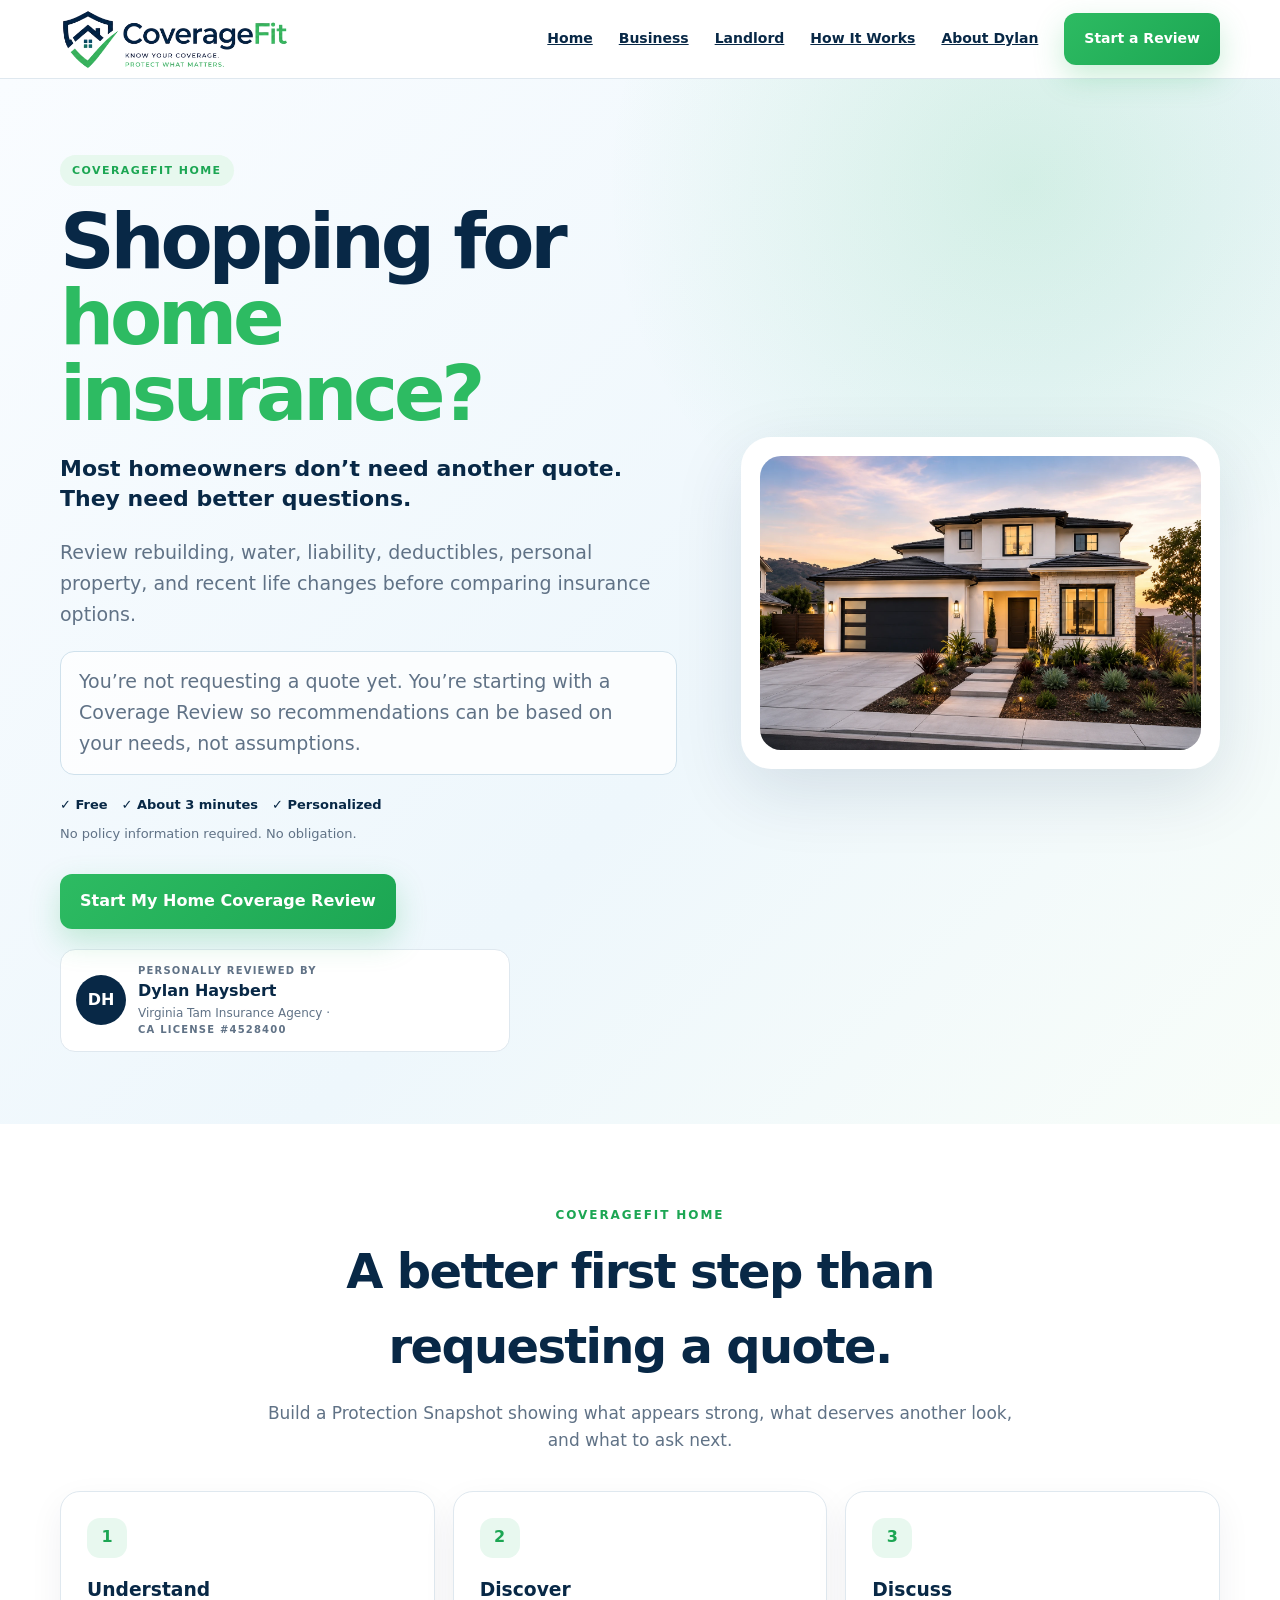
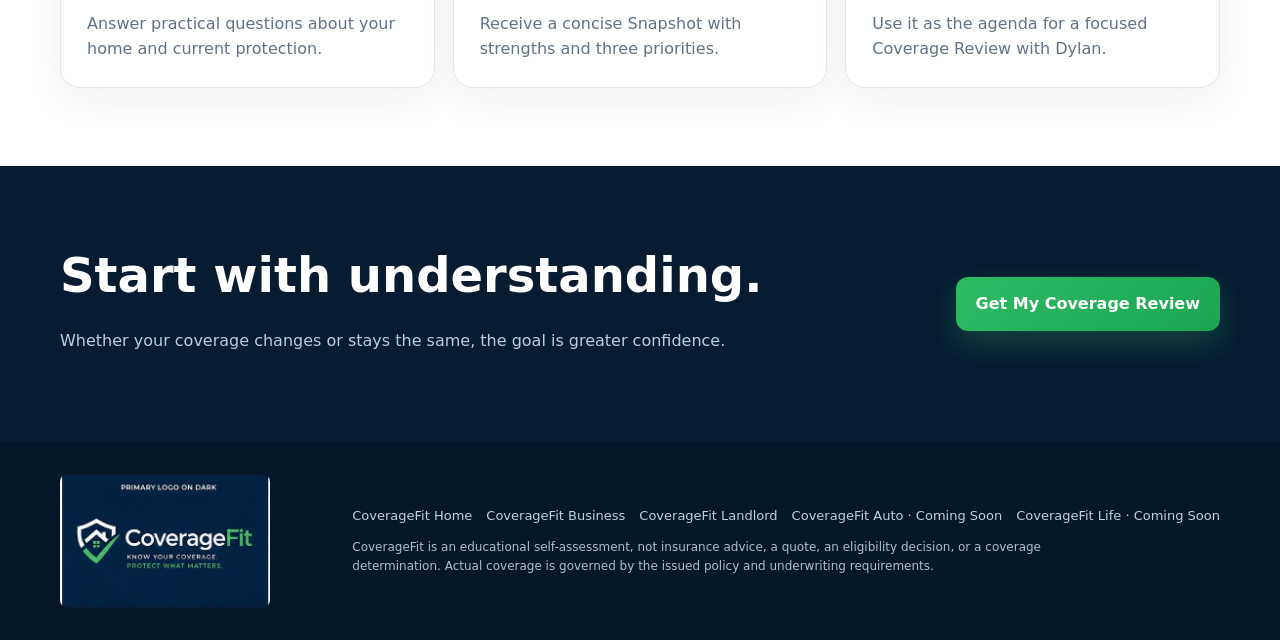
==== commit a77349a7: "Update index.html" ====
--- a/home/index.html
+++ b/home/index.html
@@ -1,3 +1,3 @@
 <!DOCTYPE html><html lang="en"><head><meta charset="UTF-8"><meta name="viewport" content="width=device-width,initial-scale=1">
   <link rel="manifest" href="/site.webmanifest">
-  <meta name="theme-color" content="#0b2f57"><title>CoverageFit Home | Homeowners Coverage Review</title><meta name="description" content="A personalized homeowners Coverage Review for California homeowners."><link rel="icon" href="/assets/images/coveragefit-mark.svg"><link rel="stylesheet" href="/assets/css/coveragefit.css"><link rel="stylesheet" href="/assets/css/pages.css"><link rel="stylesheet" href="/assets/css/pilot.css"></head><body><header class="pilot-header"><div class="wrap pilot-nav"><a class="pilot-logo" href="/"><img src="/assets/images/coveragefit-logo-board.png" alt="CoverageFit"></a><nav class="pilot-links"><a href="/home/">Home</a><a href="/business/">Business</a><a href="/landlord/">Landlord</a><a href="/how-it-works/">How It Works</a><a href="/about/">About Dylan</a><a class="btn primary" href="/home/">Start a Review</a></nav></div></header><main><section class="pilot-hero"><div class="wrap pilot-hero-grid"><div><span class="eyebrow-chip">CoverageFit Home</span><h1>Shopping for <em>home insurance?</em></h1><p class="conversion-quote">Most homeowners don’t need another quote. They need better questions.</p><p>Review rebuilding, water, liability, deductibles, personal property, and recent life changes before comparing insurance options.</p><p class="platform-note compact">You’re not requesting a quote yet. You’re starting with a Coverage Review so recommendations can be based on your needs, not assumptions.</p><div class="pilot-proof conversion-proof"><span>✓ Free</span><span>✓ About 3 minutes</span><span>✓ Personalized</span></div><p class="risk-remover">No policy information required. No obligation.</p><div class="hero-actions"><a class="btn primary" href="/assessment/">Start My Home Coverage Review</a></div><div class="presented-strip"><div class="avatar" data-producer-initials>DH</div><div><span>Personally reviewed by</span><strong data-producer-name>Dylan Haysbert</strong><small>Virginia Tam Insurance Agency · <span data-producer-license></span></small></div></div></div><div class="pilot-art"><img src="/assets/images/home-hero (2).webp" alt="Homeowner reviewing home protection"></div></div></section><section class="pilot-section"><div class="wrap"><div class="pilot-center"><span class="eyebrow">CoverageFit Home</span><h2>A better first step than requesting a quote.</h2><p>Build a Protection Snapshot showing what appears strong, what deserves another look, and what to ask next.</p></div><div class="pilot-three"><article class="pilot-card"><div class="num">1</div><h3>Understand</h3><p>Answer practical questions about your home and current protection.</p></article><article class="pilot-card"><div class="num">2</div><h3>Discover</h3><p>Receive a concise Snapshot with strengths and three priorities.</p></article><article class="pilot-card"><div class="num">3</div><h3>Discuss</h3><p>Use it as the agenda for a focused Coverage Review with Dylan.</p></article></div></div></section><section class="pilot-final"><div class="wrap pilot-final-grid"><div><h2>Start with understanding.</h2><p>Whether your coverage changes or stays the same, the goal is greater confidence.</p></div><a class="btn primary" href="/assessment/">Get My Coverage Review</a></div></section></main><footer class="pilot-footer"><div class="wrap pilot-footer-inner"><img src="/assets/images/coveragefit-logo-dark-board.jpg" alt="CoverageFit"><div><nav class="footer-journeys"><a href="/home/">CoverageFit Home</a><a href="/business/">CoverageFit Business</a><a href="/landlord/">CoverageFit Landlord</a><span>CoverageFit Auto · Coming Soon</span><span>CoverageFit Life · Coming Soon</span></nav><p>CoverageFit is an educational self-assessment, not insurance advice, a quote, an eligibility decision, or a coverage determination. Actual coverage is governed by the issued policy and underwriting requirements.</p></div></div></footer><script src="/assets/js/property-intelligence.js"></script><script src="/assets/js/prefill-intake.js"></script><script src="/assets/js/attribution.js"></script><script src="/assets/js/producer-config.js"></script><script src="/assets/js/producer-branding.js"></script></body></html>
+  <meta name="theme-color" content="#0b2f57"><title>CoverageFit Home | Homeowners Coverage Review</title><meta name="description" content="A personalized homeowners Coverage Review for California homeowners."><link rel="icon" href="/assets/images/coveragefit-mark.svg"><link rel="stylesheet" href="/assets/css/coveragefit.css"><link rel="stylesheet" href="/assets/css/pages.css"><link rel="stylesheet" href="/assets/css/pilot.css"></head><body><header class="pilot-header"><div class="wrap pilot-nav"><a class="pilot-logo" href="/"><img src="/assets/images/coveragefit-logo-board.png" alt="CoverageFit"></a><nav class="pilot-links"><a href="/home/">Home</a><a href="/business/">Business</a><a href="/landlord/">Landlord</a><a href="/how-it-works/">How It Works</a><a href="/about/">About Dylan</a><a class="btn primary" href="/home/">Start a Review</a></nav></div></header><main><section class="pilot-hero"><div class="wrap pilot-hero-grid"><div><span class="eyebrow-chip">CoverageFit Home</span><h1>Shopping for <em>home insurance?</em></h1><p class="conversion-quote">Most homeowners don’t need another quote. They need better questions.</p><p>Review rebuilding, water, liability, deductibles, personal property, and recent life changes before comparing insurance options.</p><p class="platform-note compact">You’re not requesting a quote yet. You’re starting with a Coverage Review so recommendations can be based on your needs, not assumptions.</p><div class="pilot-proof conversion-proof"><span>✓ Free</span><span>✓ About 3 minutes</span><span>✓ Personalized</span></div><p class="risk-remover">No policy information required. No obligation.</p><div class="hero-actions"><a class="btn primary" href="/assessment/">Start My Home Coverage Review</a></div><div class="presented-strip"><div class="avatar" data-producer-initials>DH</div><div><span>Personally reviewed by</span><strong data-producer-name>Dylan Haysbert</strong><small>Virginia Tam Insurance Agency · <span data-producer-license></span></small></div></div></div><div class="pilot-art"><img src="/assets/images/home-hero (1).webp" alt="Homeowner reviewing home protection"></div></div></section><section class="pilot-section"><div class="wrap"><div class="pilot-center"><span class="eyebrow">CoverageFit Home</span><h2>A better first step than requesting a quote.</h2><p>Build a Protection Snapshot showing what appears strong, what deserves another look, and what to ask next.</p></div><div class="pilot-three"><article class="pilot-card"><div class="num">1</div><h3>Understand</h3><p>Answer practical questions about your home and current protection.</p></article><article class="pilot-card"><div class="num">2</div><h3>Discover</h3><p>Receive a concise Snapshot with strengths and three priorities.</p></article><article class="pilot-card"><div class="num">3</div><h3>Discuss</h3><p>Use it as the agenda for a focused Coverage Review with Dylan.</p></article></div></div></section><section class="pilot-final"><div class="wrap pilot-final-grid"><div><h2>Start with understanding.</h2><p>Whether your coverage changes or stays the same, the goal is greater confidence.</p></div><a class="btn primary" href="/assessment/">Get My Coverage Review</a></div></section></main><footer class="pilot-footer"><div class="wrap pilot-footer-inner"><img src="/assets/images/coveragefit-logo-dark-board.jpg" alt="CoverageFit"><div><nav class="footer-journeys"><a href="/home/">CoverageFit Home</a><a href="/business/">CoverageFit Business</a><a href="/landlord/">CoverageFit Landlord</a><span>CoverageFit Auto · Coming Soon</span><span>CoverageFit Life · Coming Soon</span></nav><p>CoverageFit is an educational self-assessment, not insurance advice, a quote, an eligibility decision, or a coverage determination. Actual coverage is governed by the issued policy and underwriting requirements.</p></div></div></footer><script src="/assets/js/property-intelligence.js"></script><script src="/assets/js/prefill-intake.js"></script><script src="/assets/js/attribution.js"></script><script src="/assets/js/producer-config.js"></script><script src="/assets/js/producer-branding.js"></script></body></html>
